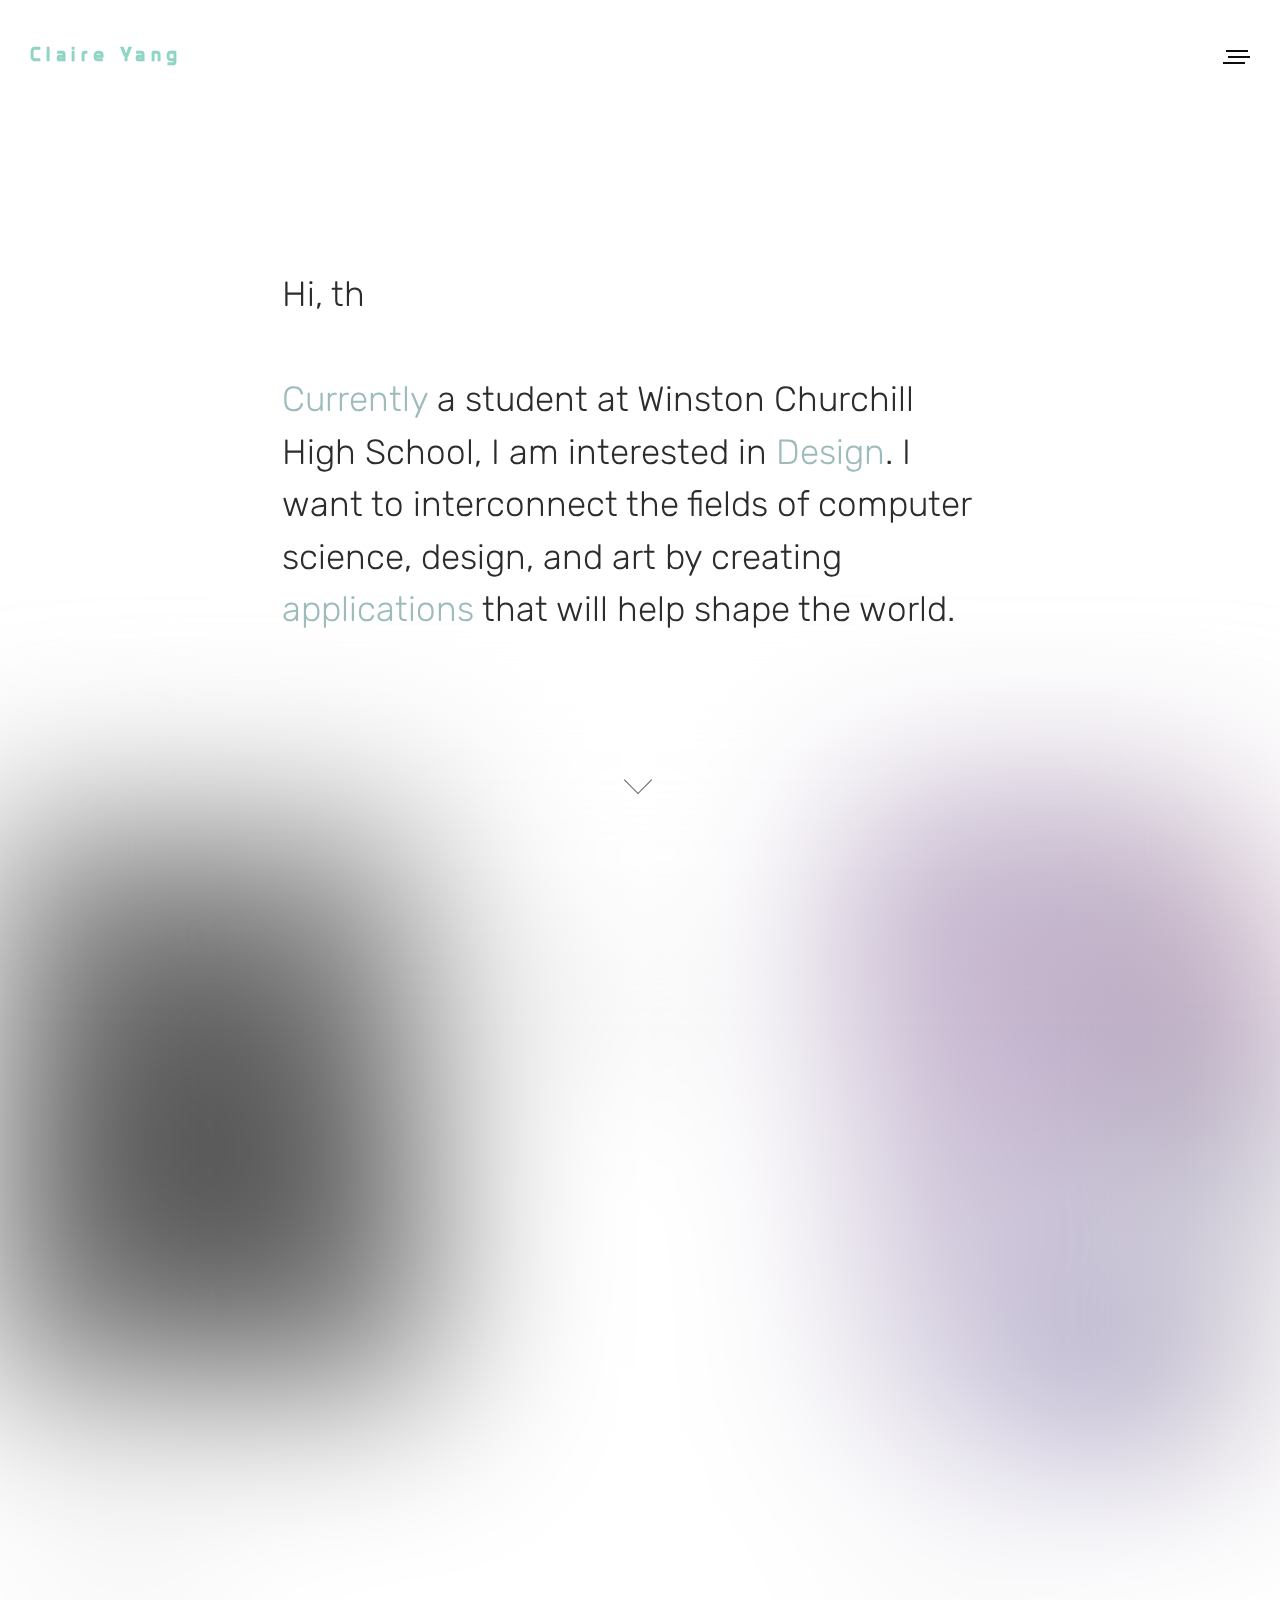
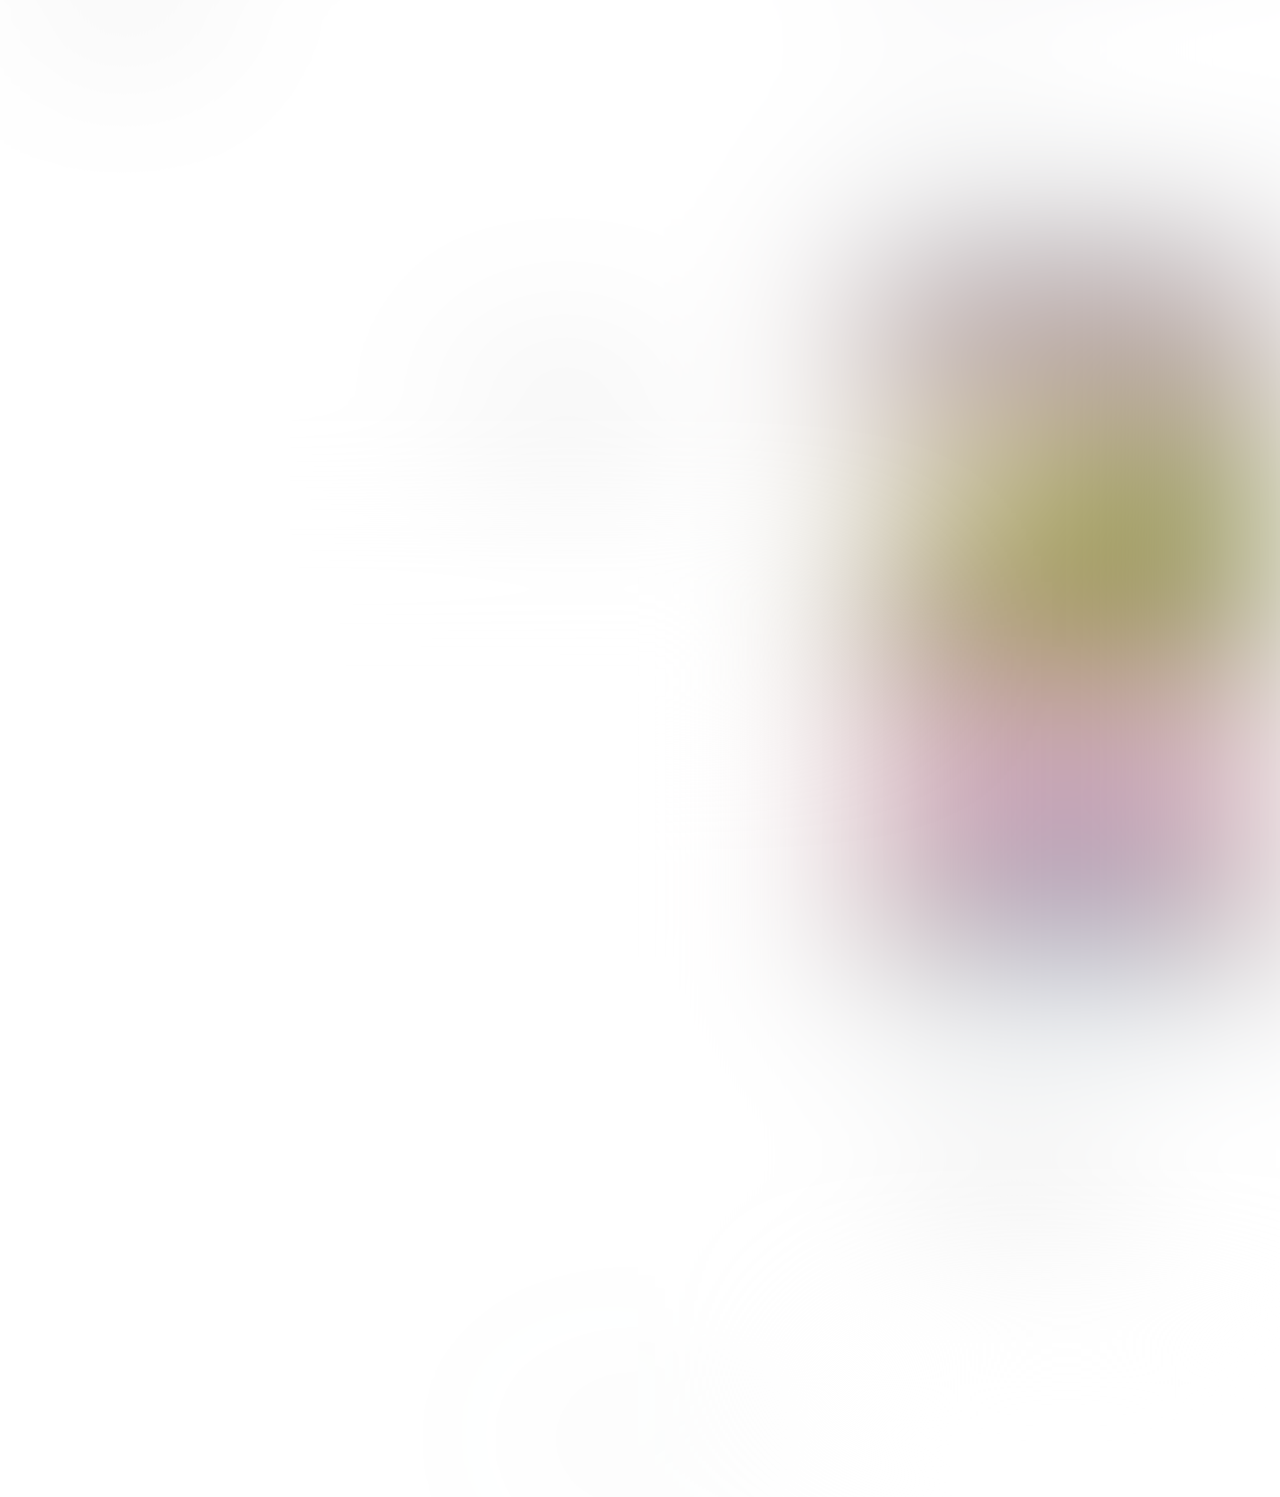
==== index.html @ 47fce751 "Update index.html" ====
<!DOCTYPE html>
 <!--Built/frankensteined with much thanks to StackOverflow, Jon Duckett's book "HTML&CSS design and build websites", Leventa Usta, and w3schools, format inspiration from MIT Media Lab grid structure, as well as a type effect js library from mattboldst, a code pen from Naoya for the animated scroll, and expert consulting from Remi Davison http://www.remydavison.com/web for type transformation. Other libraries are cited on their corresponding pages-->
 <html lang="en" class="no-js">
 <head>
 <meta http-equiv="Content-Type" content="text/html; charset=utf-8" >
     <meta charset="utf-8" />
     <meta name="description" content="Claire Yang's design portfolio and artwork" />
     <meta name="keywords" content="design,portfolio, art, claire, yang, gallery" />
     <meta name="robots" content="nofollow" />
     <meta http-equiv="author" content="Claire Yang" />
     <meta http-equiv="pragma" content="no-cache" />
     <meta name="viewport" content="width=device-width" />
     <meta http-equiv="x-ua-compatible" content="ie=edge">
     <title>Claire Yang</title>
     <link href="https://fonts.googleapis.com/css?family=Poppins:400,600|Rubik:300,500" rel="stylesheet">
     <link href="https://fonts.googleapis.com/css?family=Poppins:400,600|Rubik:300,500" rel="stylesheet">

     <link rel="stylesheet" href="scripts/css/style.css" media="screen" />
 	<link rel="stylesheet" id="mqueries-style-css"  href="scripts/css/mqueries.css" type="text/css" media="all" />

     <script src="scripts/js/modernizr.js"></script>
 <!--     <script src="https://ajax.googleapis.com/ajax/libs/jquery/3.1.0/jquery.min.js" type="text/javascript"></script>
  -->
 </head>

 <body>
     <div class="site-container">
 		<!-- HEADER -->
 		<header id="header" class="header-transparent">        
 			<div class="header-inner clearfix">

 	            <div id="logo" class="left-float">
 					<a id="dark-logo" class="logotype" href="index.html"><strong>Claire Yang</strong></a>
 	            </div>

 	            <div id="menu" class="right-float clearfix">
 	                <a href="#" class="open-nav"><span class="hamburger"></span></a>

 	            	<nav id="main-nav">
 						<ul>
 							<li class="current-menu-item"><a href="#showcase">Portfolio</a>
 	                        	<ul class="submenu">
 	                            	        <li><p style="text-align:left; color:white; font-family: 'quicksand', Arial, sans-serif;font-size: 0.8em;">Artwork+Design+Computation</p></li>
 							                            </ul>							<li><a href="Resume.pdf" target="_blank">Resume</a></li>
 	             	                    </ul>
 	            	</nav>
 	            </div>

 			</div> <!-- END .header-inner -->
 		</header>

         <section id="hero" class="hero-almostfull site-header cf">

             <div class=“cf"></div>
             	
             	<div class="site-tagline">
                 	<p><span class="hoverIntro">Hello, I'm Claire Yang.</span></br> </br><a href="#" class ="hoverWord" data-words="Currently|2016-2020">Currently</a> a student at Winston Churchill High School, I am interested in <a href=“#" class="hoverWord" data-words = "Design|Communications">Design</a>. I want to interconnect the fields of computer science, design, and art by creating <a href="#" class="hoverWord" data-words = "applications|software">applications</a> that will help shape the world.</p>

             	</div>
                 <section id="scrollArrow" class="demo"><!--codepen from Naoya-->
                     <a href="#"><span></span></a>
                 </section><!--end code pen -->

         </section>
         <section class="site-content" id ="showcase" style="filter:blur(90px)">
             <div class="projects-feed cf">

                 <article class="project cf">
 <!--                     <a href="https://emotoai.com" target="blank"> -->
                     <a href="pages/portfolio1/index.html">
                         <div class="thumb">
                             <div data-picture data-alt="">
                                 <div data-src="pages/portfolio1/Claire with Leafgrayscale.jpg"></div>
                                 <noscript>
                                     <img src="pages/portfolio1/Claire with Leafgrayscale.jpg" alt="" />
                                 </noscript>
                             </div>
                         </div>

                         <div class="project-content-container">
                             <div class="project-content">
                                 <div class="table">
                                     <div class="table-cell">
                                         <div class="thumbnail-title">Portfolio</div>


                                          <p class="thumbnail-description">Artwork</p>
                                     </div>
                                 </div>
                             </div>
                         </div>
                         <!-- <div class="overlay"></div> --><!--OLD OPACITY THINGY-->
                     </a>
                 </article>
                 <article class="project cf">
                     <a href="pages/art/index.html">
                         <div class="thumb">
                             <div data-picture data-alt="">
                                 <div data-src="pages/art/Circle Painter-6.jpg"></div>
                                 <noscript>
                                     <img src="pages/art/Circle Painter-6.jpg" alt="" />
                                 </noscript>
                             </div>
                         </div>

                         <div class="project-content-container">
                             <div class="project-content">
                                 <div class="table">
                                     <div class="table-cell">
                                         <div class="thumbnail-title">art</div>

                                           <p class="thumbnail-description">Interactive art + Code</p>
                                     </div>
                                 </div>
                             </div>
                         </div>
                     </a>
                 </article>
                 <article class="project cf">
                     <a href="pages/design/index.html" >
                         <div class="thumb">
                             <div data-picture data-alt="">
                                 <div data-src="pages/design/Glow Night.pdf"></div>

                                 <noscript>
                                     <img src="pages/design/Glow Night.pdf" alt="" />
                                 </noscript>
                             </div>
                         </div>

                         <div class="project-content-container">
                             <div class="project-content">
                                 <div class="table">
                                     <div class="table-cell">
                                         <div class="thumbnail-title"> design</div>

                                           <p class="thumbnail-description">Logo + Flyers</p>
                                     </div>
                                 </div>
                             </div>
                         </div>
                     </a>
                 </article>
                 <!--used to have this "data-tilt data-tilt-max = "2" " right in project cf-->
                 <article class="project cf" >
                     <a href="pages/graphic/index.html">
                         <div class="thumb">
                             <div data-picture data-alt="">
                                 <div data-src="pages/graphic/Data Graphic.pdf"></div>
                                 <noscript>
                                     <img src="pages/graphic/Data Graphic.pdf" alt="" />
                                 </noscript>
                             </div>
                         </div>

                         <div class="project-content-container">
                             <div class="project-content">
                                 <div class="table">
                                     <div class="table-cell">
                                        <div class="thumbnail-title">Graphic</div>
                                           <p class="thumbnail-description">MoCo Student Graphic Designer</p>
                                     </div>
                                 </div>
                             </div>
                         </div>
                     </a>
                 </article>
                 <article class="project cf">
                     <a href="pages/computation/index.html">
                         <div class="thumb">
                             <div data-picture data-alt="">
                                 <div data-src="pages/computation/Dorm.png"></div>
                                 <noscript>
                                     <img src="pages/computation/Dorm.png" alt="" />
                                 </noscript>
                             </div>
                         </div>

                         <div class="project-content-container">
                             <div class="project-content">
                                 <div class="table">
                                     <div class="table-cell">
                                         <div class="thumbnail-title">Computing</div>

                                          <p class="thumbnail-description">Computer Science Project</p>
                                                                                            </div>
                                 </div>
                             </div>
                         </div>
                     </a>
                 </article>


             <!--END .projects-feed-->
             </div>
 			<div>
 				<p style="text-align:center; margin:40px; font-size:0.8em;"><a href=“mailto:clairesyyang@hotmail.com”>clairesyyang@hotmail.com</a>   |   240-444-2303  |  <br>Please contact me if you have any questions :) </p>
 			</div>

         <!--END .site-content-->
         </section>


     <!--END .site-container-->
     </div>
 	  <script src="scripts/js/jquery-2.1.4.min.js"></script>
 	<script type="text/javascript" src="scripts/js/script.js"></script>

     <script src="scripts/js/jquery.imagesloaded.min.js"></script>
     <script src="scripts/js/main.js"></script>  
     <script src="scripts/js/typed.js" type="text/javascript"></script>
     <script type = "text/javascript" src = "scripts/js/vanillaTilt.js"></script>

    <script>
         $(document).ready(function(){
             // Typed.js | Copyright (c) 2016 Matt Boldt | www.mattboldt.com
             Typed.new('.hoverIntro', {
                 strings: ["Hi, this is Claire! Welcome to my portfolio!"],
                 typeSpeed:95,
                 backDelay: 1200,
                 loop: false,
                 contentType: 'html', // or text
                 loopCount: 1,
             });
             //this is specific to just the intro page so i leave it here
         });
     </script>

 </body>
 </html>
---- scripts/css/style.css ----
/*=================================*/
/*  Table of Contents

/*  - Reset & Clearfix Styles
/*  - Main Styles
/*General elements
/*typeeffects
/*header/menyu/nav/portfolio
/*  	- type effect
/*		- the scroll bounce arrow
/*      - Titles
/*		- Column Grids / Spacer
/*		- Horizontal
/*	    - HERO / PAGETITLE
/*      - Navigation Styles
/*      - Projects Feed - Grid look from MIT MEDia labs and LEvent Usta! Microinteractions from me
/*  - Structure
/*  - Grid
/*  - Footer Styles
/*  - Media Queries
/*=================================*/
/* Reset & Clearfix Styles
/*=================================*/

html, body, div, span, applet, object, iframe, 
h1, h2, h3, h4, h5, h6, p, blockquote, pre, a, 
abbr, acronym, address, big, cite, code, del, 
dfn, em, img, ins, kbd, q, s, samp, small, 
strike, strong, sub, sup, tt, var, b, u, i, dl, dt, dd, ol, ul, li, fieldset, form, 
label, legend, table, caption, tbody, tfoot, 
thead, tr, th, td { 
	margin: 0; padding: 0; border: 0; 
	outline: 0; font-size: 100%; 
	vertical-align: baseline; 
	background: transparent; } 

body { line-height: 1; } 
ol, ul { list-style: none; } 
blockquote, q { quotes: none; } 
blockquote:before, 
blockquote:after, 
q:before, 
q:after { content: ''; content: none; } :focus { outline: 0; } ins { text-decoration: none; } del { text-decoration: line-through; } table { border-collapse: collapse; border-spacing: 0; }

.cf:before, .cf:after { content: " "; display: table; } .cf:after { clear: both; }

/*=================================*/
/* Main Styles
/*=================================*/
@font-face {
    font-family: PROTOTYPE;
    src: url(../../fonts/Prototype.ttf);
}
/*---------------------------------------------- 
2. GENERAL ELEMENTS
------------------------------------------------*/
#page-content {
	overflow: hidden;
	margin: 0;
	min-width: 1080px;
	}
	
#page-body {
	padding-top: 150px;					
	}
	#page-body.nopadding { padding: 0; }

.wrapper {
	width: 1080px;
	margin: 0 auto;
	}
	.wrapper-small { width: 780px;	margin: 0 auto; }
	.wrapper-mini { width: 400px;	margin: 0 auto; }
	.wrapper:after, .wrapper-small:after, .wrapper-mini:after  { content: ""; display: block; clear: both; visibility: hidden; font-size: 0;  height: 0; }

.left-float { 
	float: left; 
	}
	
.right-float { 
	float: right; 
	}
	
.align-center {
	text-align: center;
	}
	
.align-right {
	text-align: right;
	}
	
.text-light {
	color: #ffffff;
	}

.colored {
	color: #90D4C5;
	}
/*==============PAGE LOADER START===================*/

body.loading-end .pace { opacity:0!important;filter:alpha(opacity=0)!important;-ms-filter:"progid:DXImageTransform.Microsoft.Alpha(Opacity=0)"!important; }


/*==============TYPE EFFECT YASSSS ===================*/
.typed-cursor{
            opacity: 0;
            font-weight: 500;
            -webkit-animation: blink 0.8s 6;
            -moz-animation: blink 0.8s 6;
            -ms-animation: blink 0.8s 6;
            -o-animation: blink 0.8s 6;
            animation: blink 0.8s 6;
        }
        @-keyframes blink{
            0% { opacity:0; }
            50% { opacity:1; }
            100% { opacity:0; }
        }
        @-webkit-keyframes blink{
            0% { opacity:0; }
            50% { opacity:1; }
            100% { opacity:0; }
        }
        @-moz-keyframes blink{
            0% { opacity:0; }
            50% { opacity:1; }
            100% { opacity:0; }
        }
        @-ms-keyframes blink{
            0% { opacity:0; }
            50% { opacity:1; }
            100% { opacity:0; }
        }
        @-o-keyframes blink{
            0% { opacity:0; }
            50% { opacity:1; }
            100% { opacity:0; }
}
/*===============the scroll bounce arrow==================*/

#scrollArrow a:hover {
    opacity: .5;
}
#scrollArrow a span {
    position: absolute;
    left: 50%;
    bottom: 20px;
    width: 20px;
    height: 20px;
    margin-left: -12px;
    border-left: 1.5px solid #000000;
    border-bottom: 1.5px solid #000000;
    -webkit-transform: rotate(-45deg);
    transform: rotate(-45deg);
    -webkit-animation: sdb04 2s infinite;
    animation: sdb04 2s infinite;
    box-sizing: border-box;
}
@-webkit-keyframes sdb04 {
    0% {-webkit-transform: rotate(-45deg) translate(0, 0);}
    20% {-webkit-transform: rotate(-45deg) translate(-8px, 8px);}
    40% {-webkit-transform: rotate(-45deg) translate(0, 0);}
}
@keyframes sdb04 {
    0% {transform: rotate(-45deg) translate(0, 0);}
    20% {transform: rotate(-45deg) translate(-8px, 8px);}
    40% {transform: rotate(-45deg) translate(0, 0);}
}
/*==============header Stuff start ===================*/
/*---------------------------------------------- 
3. HEADER
------------------------------------------------*/
header {
	position: fixed;
	font-family: PROTOTYPE,helvetica,sans-serif;
    font-size: 18px;
	letter-spacing: 2px;
	top: 0;
	left: 0;
	width: 100%;
	height: 0px;
	z-index: 10;
}	
header.non-fixed {	position: absolute; }	
	
header .header-inner { padding: 0px 30px; height: 0; margin-top: 40px; margin-bottom: 60px; }
header .header-inner.wrapper { padding: 0; }

/* header background (white bar when nav is open)*/
header:after {
	content:"";
	background: #ffffff;
	position: absolute;
	top: -150px;									
	left: 0;	
	width: 100%;
	height: 150px;								
	transition: top 0.3s ease;
	z-index: 9;
	}
	header.nav-is-open:after { top: 0; }
	header.header-transparent:after { background: transparent; display: none; }
		
header #logo {
	max-width: 100%;
	height: 30px;								
	position: relative;
	z-index: 10;
	letter-spacing: 0.3em;
}

header #logo #dark-logo + #light-logo {
	position: absolute;
	top: 0;
	left: 0;
	height: 100%;
	opacity: 0; filter: alpha(opacity=0); -ms-filter:"progid:DXImageTransform.Microsoft.Alpha(Opacity=0)";
}


/* switching logos */
header #logo .logotype { transition: opacity 0.3s ease; }
header.nav-is-open #logo #dark-logo { opacity: 1; filter: alpha(opacity=100); -ms-filter:"progid:DXImageTransform.Microsoft.Alpha(Opacity=100)"; }
header.nav-is-open #logo #light-logo {opacity:0;filter: alpha(opacity=0);-ms-filter:"progid:DXImageTransform.Microsoft.Alpha(Opacity=0)";}
header #logo.show-light-logo #dark-logo { opacity: 0; filter: alpha(opacity=0); -ms-filter:"progid:DXImageTransform.Microsoft.Alpha(Opacity=0)"; }
header #logo.show-light-logo #dark-logo + #light-logo { opacity: 1; filter: alpha(opacity=100); -ms-filter:"progid:DXImageTransform.Microsoft.Alpha(Opacity=100)"; }

.header-transparent #logo #dark-logo { opacity: 1; filter: alpha(opacity=100); -ms-filter:"progid:DXImageTransform.Microsoft.Alpha(Opacity=100)"; }
.header-transparent #logo #light-logo { opacity: 0; filter: alpha(opacity=0); -ms-filter:"progid:DXImageTransform.Microsoft.Alpha(Opacity=0)"; }
.header-transparent #logo.show-light-logo #dark-logo { opacity: 0; filter: alpha(opacity=0); -ms-filter:"progid:DXImageTransform.Microsoft.Alpha(Opacity=0)"; }
.header-transparent #logo.show-light-logo #dark-logo + #light-logo { opacity: 1; filter: alpha(opacity=100); -ms-filter:"progid:DXImageTransform.Microsoft.Alpha(Opacity=100)"; }

header.hero-invisible #logo #dark-logo { opacity: 1!important; filter: alpha(opacity=100)!important; -ms-filter:"progid:DXImageTransform.Microsoft.Alpha(Opacity=100)"!important; }
header.hero-invisible #logo #light-logo {opacity:0!important;filter: alpha(opacity=0)!important;-ms-filter:"progid:DXImageTransform.Microsoft.Alpha(Opacity=0)"!important;}


/* header-open on page load */
header.header-open:after { top: 0; }
header.header-open:not(.header-transparent) #logo #dark-logo, header.nav-is-open:not(.header-transparent) #logo #dark-logo{opacity:1!important;filter:alpha(opacity=100)!important;-ms-filter:"progid:DXImageTransform.Microsoft.Alpha(Opacity=100)"!important;}
header.header-open:not(.header-transparent) #logo #light-logo, header.nav-is-open:not(.header-transparent) #logo #light-logo{opacity:0!important;filter: alpha(opacity=0)!important;-ms-filter:"progid:DXImageTransform.Microsoft.Alpha(Opacity=0)"!important;}

header.header-open:not(.header-transparent) + #hero, header.header-open:not(.header-transparent) + #page-body { 
	margin-top: 140px; 						
}
/*---------------------------------------------- 
5. MENU / NAV
------------------------------------------------*/
#menu {
	position: relative;
	z-index: 10;
}
	
.open-nav {
	display: block;
	height: 30px;										
	float: right;
	position: relative;
	z-index: 10;
	margin-left: 20px;
	}

.open-nav .hamburger {
 	display: inline-block;
	width: 22px;
	height: 2px;
	background-color: #0d0d0d;
	position: relative;
	top: -3px;
	transition: background 0.4s ease;
	}
	
.open-nav .hamburger:before, .open-nav .hamburger:after {
  	content: '';
  	width: 100%;
  	height: 100%;
  	position: absolute;
  	background-color: #0d0d0d;
  	right: 0;
  	-webkit-transform: translateZ(0);
  	-moz-transform: translateZ(0);
  	-ms-transform: translateZ(0);
  	-o-transform: translateZ(0);
  	transform: translateZ(0);
  	-webkit-backface-visibility: hidden;
  	backface-visibility: hidden;
  	transition: transform 0.4s, background 0.4s ease, right .2s ease;
	-webkit-transition: -webkit-transform 0.4s ease, background 0.4s, right .2s ease;
    -moz-transition: -moz-transform 0.4s, background 0.4s ease, right .2s ease;
    -o-transition: -o-transform 0.4s, background 0.4s ease, right .2s ease;
    -ms-transition: -ms-transform 0.4s, background 0.4s ease, right .2s ease;
	}
	
.open-nav .hamburger:before {
	right: 2px;	
  	-webkit-transform: translateY(-6px) rotate(0deg);
  	-moz-transform: translateY(-6px) rotate(0deg);
  	-ms-transform: translateY(-6px) rotate(0deg);
  	-o-transform: translateY(-6px) rotate(0deg);
  	transform: translateY(-6px) rotate(0deg);
	}
.open-nav .hamburger:after {
	right: 5px;	
  	-webkit-transform: translateY(6px) rotate(0deg);
  	-moz-transform: translateY(6px) rotate(0deg);
  	-ms-transform: translateY(6px) rotate(0deg);
  	-o-transform: translateY(6px) rotate(0deg);
  	transform: translateY(6px) rotate(0deg);
	}
	
.open-nav:hover .hamburger:before, .open-nav:hover .hamburger:after { 
	right: 0px;
 	}

.open-nav .text {
	width: 65px;
	text-align: right;
	display: inline-block;
	font-family: PROTOTYPE, helvetica,sans-serif;;
	font-weight: 700;
	font-size: 14px;
	line-height: 30px;										
	text-transform: uppercase;
	color: #0d0d0d;
	letter-spacing: 0.12em;
	transition: width 0.4s ease, opacity 0.2s ease 0.3s, color 0.4s;
}
	
	
/* open nav state */	
header.nav-is-open #menu .open-nav .hamburger {
  	background-color: transparent;
	transition: background 0.1s ease;
}
header.nav-is-open #menu .open-nav .hamburger:before {
	width:70%;
	right: 0px;	
	-webkit-transform: translateY(0) rotate(45deg);
	-moz-transform: translateY(0) rotate(45deg);
	-ms-transform: translateY(0) rotate(45deg);
	-o-transform: translateY(0) rotate(45deg);
	transform: translateY(0) rotate(45deg);
  	background-color: #0d0d0d;
}
header.nav-is-open #menu .open-nav .hamburger:after {
	width:70%;
	right: 0px;
	-webkit-transform: translateY(0) rotate(-45deg);
	-moz-transform: translateY(0) rotate(-45deg);
	-ms-transform: translateY(0) rotate(-45deg);
	-o-transform: translateY(0) rotate(-45deg);
	transform: translateY(0) rotate(-45deg);
  	background-color: #0d0d0d;
}

header.nav-is-open #menu .open-nav .text {
	transition: width 0.4s ease, opacity 0.2s ease;
  	width: 0px;
	opacity: 0; filter: alpha(opacity=0); -ms-filter:"progid:DXImageTransform.Microsoft.Alpha(Opacity=0)";
	}
	


nav#main-nav {
	float: left;
	visibility: hidden;
	}
	header.nav-is-open #menu nav#main-nav { visibility: visible; }
	
nav#main-nav ul {
	list-style: none;
	text-align: center;
	margin: 0 auto;
	position: relative;
	z-index: 10;
	}

nav#main-nav ul > li {
	margin: 0 0 0 20px;
	padding: 0;
	display: inline-block;
	position: relative;
	transition: top 0.3s ease 0.4s, opacity 0.3s ease;
	top: -5px;
	opacity: 0; filter: alpha(opacity=0); -ms-filter:"progid:DXImageTransform.Microsoft.Alpha(Opacity=0)";
	}
	nav#main-nav ul > li:first-child { margin: 0; }
	header.nav-is-open #menu nav#main-nav ul > li:nth-child(2n) { transition: top 0.3s ease 0.5s, opacity 0.3s ease 0.5s; }
	header.nav-is-open #menu nav#main-nav ul > li:nth-child(3n) { transition: top 0.3s ease 0.6s, opacity 0.3s ease 0.6s; }
	header.nav-is-open #menu nav#main-nav ul > li:nth-child(4n) { transition: top 0.3s ease 0.7s, opacity 0.3s ease 0.7s; }
	header.nav-is-open #menu nav#main-nav ul > li:nth-child(5n) { transition: top 0.3s ease 0.8s, opacity 0.3s ease 0.8s; }
	header.nav-is-open #menu nav#main-nav ul > li:nth-child(6n) { transition: top 0.3s ease 0.9s, opacity 0.3s ease 0.9s; }
	header.nav-is-open #menu nav#main-nav ul > li:nth-child(7n) { transition: top 0.3s ease 1.0s, opacity 0.3s ease 1.0s; }
	header.nav-is-open #menu nav#main-nav ul > li:nth-child(8n) { transition: top 0.3s ease 1.1s, opacity 0.3s ease 1.1s; }
	header.nav-is-open #menu nav#main-nav ul > li { top: 0; opacity: 1; filter: alpha(opacity=100); -ms-filter:"progid:DXImageTransform.Microsoft.Alpha(Opacity=100)"; transition: top 0.3s ease 0.4s, opacity 0.3s ease 0.4s; }
	
nav#main-nav ul li > a {
	display: inline-block;
	font-family: PROTOTYPE, helvetica,sans-serif;;
	font-weight: 700;
	font-size: 14px;
	line-height: 30px;										
	text-transform: uppercase;
	color: #0d0d0d;
	letter-spacing: 0.12em;
	transition: all 100ms ease;
	}
	nav#main-nav > ul > li:hover > a, nav#main-nav > ul > li.current-menu-item > a { color: #90D4C5 !important; }

/* submenu */
nav#main-nav ul li > ul.submenu {
	position: absolute;
	top: 20px;
	right: -20px;
	width: 240px;
	padding-top: 20px;
	opacity: 0; filter: alpha(opacity=0); -ms-filter:"progid:DXImageTransform.Microsoft.Alpha(Opacity=0)";
	visibility: hidden;
	transition: all 400ms ease;
	}
	nav#main-nav ul li:hover > ul.submenu { 
	opacity: 1; filter: alpha(opacity=100); -ms-filter:"progid:DXImageTransform.Microsoft.Alpha(Opacity=100)";
	visibility: visible;
	top: 30px;
	transition: all 400ms ease;
	}
	
nav#main-nav ul li > ul.submenu > li {
	margin: 0;
	padding: 2px 20px 2px 20px;
	display: block;
	position: relative;
	text-align: right;
	background: #0d0d0d;
	}
	nav#main-nav ul li > ul.submenu > li:first-child { padding-top: 15px; }
	nav#main-nav ul li > ul.submenu > li:last-child { padding-bottom: 15px; }
	
nav#main-nav ul li > ul.submenu > li a {
	color: #ffffff;
	font-weight: 400;
	font-size: 13px;
	line-height: 18px;
	opacity: 0.6; filter: alpha(opacity=60); -ms-filter:"progid:DXImageTransform.Microsoft.Alpha(Opacity=60)";
	}
	
nav#main-nav ul li > ul.submenu > li a em, nav#main-nav ul li > ul.submenu > li a i {
	font-size: 0.9em;
	text-transform: none;
	letter-spacing: 0.05em;
	}
	
nav#main-nav ul li > ul.submenu > li a:hover, nav#main-nav ul li > ul.submenu > li.current-menu-item > a {
	opacity: 1; filter: alpha(opacity=100); -ms-filter:"progid:DXImageTransform.Microsoft.Alpha(Opacity=7-100)";
	}
	
	
/* menu color switch */
header:not(.hero-invisible) .menu-light .open-nav .text { color: #ffffff; }
header:not(.hero-invisible) .menu-light .open-nav .hamburger, header:not(.hero-invisible) .menu-light .open-nav .hamburger:before, header:not(.hero-invisible) .menu-light .open-nav .hamburger:after { background-color: #ffffff; }
.menu-light nav#main-nav > ul > li > a { color: #ffffff; }	
header.nav-is-open:not(.header-transparent) .menu-light nav#main-nav > ul > li > a { color: #0d0d0d; }	
header.header-open:not(.header-transparent) .menu-light nav#main-nav > ul > li > a { color: #0d0d0d; }	

header.nav-is-open.header-transparent #menu.menu-light .open-nav .text { color: #ffffff; }
header.nav-is-open.header-transparent #menu.menu-light .open-nav .hamburger:before { background-color: #ffffff; }
header.nav-is-open.header-transparent #menu.menu-light .open-nav .hamburger:after { background-color: #ffffff; }
header.nav-is-open.header-transparent #menu.menu-light .open-nav .hamburger:before { background-color: #ffffff; }
header.nav-is-open.header-transparent #menu.menu-light .open-nav .hamburger:after { background-color: #ffffff; }

header.hero-invisible #menu .open-nav .text { color: #0d0d0d !important; }
header.hero-invisible #menu .open-nav .hamburger, header.hero-invisible #menu .open-nav .hamburger:before, header.hero-invisible #menu .open-nav .hamburger:after { background-color: #0d0d0d !important; }
header.nav-is-open #menu .open-nav .hamburger { background-color: transparent !important; }
header.hero-invisible .menu-light nav#main-nav > ul > li > a { color: #0d0d0d; }	

/* header-open on page load */
header.header-open #menu .open-nav { display: none; }
header.header-open #menu nav#main-nav { visibility: visible;}
header.header-open nav#main-nav ul > li { transition: none; top: 0px; opacity: 1; filter: alpha(opacity=100); -ms-filter:"progid:DXImageTransform.Microsoft.Alpha(Opacity=100)";	}


/*---------------------------------------------- 
8. PORTFOLIO
------------------------------------------------*/

/* portfolio wolf items hover effect */
.portfolio-wolf-item .portfolio-caption a {
	transition: all 0.3s ease 0.05s;
	display: block;
}
	
.portfolio-wolf-item .portfolio-caption a:hover, .portfolio-wolf-item .portfolio-caption.hovered a {
	-webkit-transform: translateX(-20px);
  	-moz-transform: translateX(-20px);
  	-ms-transform: translateX(-20px);
  	-o-transform: translateX(-20px);
  	transform: translateX(-20px);
}
.portfolio-wolf-item.wright .portfolio-caption a:hover, .portfolio-wolf-item.wright .portfolio-caption.hovered a {
	-webkit-transform: translateX(20px);
  	-moz-transform: translateX(20px);
  	-ms-transform: translateX(20px);
  	-o-transform: translateX(20px);
  	transform: translateX(20px);
}
	
.portfolio-wolf-item .portfolio-media a.wolf-media-link img { 
	transition: all 0.5s ease 0.05s;
}
	.portfolio-wolf-item .portfolio-media a.wolf-media-link:hover img, .portfolio-wolf-item .portfolio-media.hovered a.wolf-media-link img { 
	-webkit-transform:scale(1.05);
    -moz-transform:scale(1.05); 
    -ms-transform:scale(1.05);
    -o-transform:scale(1.05); 
     transform:scale(1.05);
}

/*---------------------------------------------- 
12. HORIZONTAL SECTIONS
------------------------------------------------*/
.horizontal-section .horizontal-inner {
	padding: 200px 0;
}
/*---------------------------------------------- 
14. COLUMNS GRID
------------------------------------------------*/
.column-section { margin-top: 60px; }
div .column-section:first-child, .spacer + .column-section { margin-top: 0px; }
	
.column { 
	float: left; 
	margin-right: 60px;
	min-height: 1px;
	}

.one-full { width: 100%; float: none; margin-right: 0; }
.one-half  { width: 510px; }
.one-third { width: 320px; }
.two-third { width: 700px; }
.one-fourth { width: 225px; }
.two-fourth { width: 510px; }
.three-fourth { width: 795px; }
.one-fifth { width: 168px; }
.two-fifth { width: 396px; }
.three-fifth { width: 624px; }
.four-fifth { width: 852px; }

.wrapper-small .one-half { width: 360px; }
.wrapper-small .one-third { width: 220px; }
.wrapper-small .two-third { width: 500px; }
.wrapper-small .one-fourth { width: 150px; }
.wrapper-small .two-fourth { width: 360px; }
.wrapper-small .three-fourth { width: 570px; }
.wrapper-small .one-fifth { width: 108px; }
.wrapper-small .two-fifth { width: 276px; }
.wrapper-small .three-fifth { width: 444px; }
.wrapper-small .four-fifth { width: 612px; }

.wrapper-mini .column { float: none; margin-right: 0px; width: 100%; }

.last-col { margin-right: 0px !important; }


/*	Spacer
------------------------------------------------*/
.spacer {
	width: 100%;
	display: block;
	}	

.spacer.spacer-mini { height: 20px; }
.spacer.spacer-small { height: 40px; }
.spacer.spacer-medium { height: 120px; }
.spacer.spacer-big { height: 160px; }

/*	Gallery
------------------------------------------------*/
.gallery {
	margin: 0;
	padding: 0;
	list-style: none;
	width: 100%;
	overflow: hidden;
	}
	.gallery.spaced { width: calc(100% + 80px);  left: -40px; position: relative; }
	
.gallery li {
	margin: 0;
	padding: 0;
	float: left;
	width: 100%;
	overflow: hidden;
	margin: 0;
	}
	
.gallery-col2 li { width: 50%;  }
.gallery-col3 li { width: 33.3%;  }
.gallery-col4 li { width: 25%;  }
.gallery-col5 li { width: 20%;  }
.gallery-col6 li { width: 16.66%;  }

.gallery.spaced li { width: calc(100% - 80px); margin: 0 40px 80px 40px;  }
.gallery-col2.spaced li { width: calc(50% - 80px);  }
.gallery-col3.spaced li { width: calc(33.3% - 80px);  }
.gallery-col4.spaced li { width: calc(25% - 80px);  }
.gallery-col5.spaced li { width: calc(20% - 80px);  }
.gallery-col6.spaced li { width: calc(16.66% - 80px);  }
	
	

/*---------------------------------------------- 
9. FILTER / SHARE
------------------------------------------------*/	
#header-filter, #header-share {
	z-index: 11;
	position: fixed;
	top: -150px;									
	left: 0;
	width: 100%;
	min-height: 150px;							
	overflow:hidden;
	transition: top 0.4s ease;
	}
	#header-filter.filter-is-open, #header-share.share-is-open { top: 0px; }
	
#header-filter:after, #header-share:after {
	content:"";
	background: #f2f2f2;
	position: absolute;
	z-index: 0;
	top: 0;									
	left: 0;	
	width: 100%;
	height: 100%;								
	transition: top 0.3s ease;
	}
	
#header-filter .filter-inner, #header-share .share-inner {
	position: absolute;
	left: 40px;
	width: calc(100% - 80px);
	z-index: 1;
	top: 50%;
	-webkit-transform: translateY(-50%);
  	-moz-transform: translateY(-50%);
  	-ms-transform: translateY(-50%);
  	-o-transform: translateY(-50%);
  	transform: translateY(-50%);
	}
	.wrapper #header-filter .filter-inner, .wrapper #header-share .share-inner { width: 1080px; left: 50%; margin-left: -540px; }
	
#menu .open-filter, #menu .open-share {	
	font-family: PROTOTYPE,helvetica,sans-serif; 
	font-weight: 600; 
	text-transform: uppercase; 
	letter-spacing: 0.1em;
	font-size: 12px;
	line-height: 20px;
	color: #0d0d0d;
	opacity: 0; filter: alpha(opacity=0); -ms-filter:"progid:DXImageTransform.Microsoft.Alpha(Opacity=0)";
	visibility: hidden;
	position: absolute;
	z-index: 2;
	bottom: -60px;
	right: 0px;
	transition: all 200ms ease;
	}
	header.hero-invisible #menu .open-filter, header #menu .open-share {opacity:0.5;filter: alpha(opacity=50); -ms-filter:"progid:DXImageTransform.Microsoft.Alpha(Opacity=50)"; visibility: visible; }
	header #menu .open-filter:hover, header #menu .open-share:hover { opacity: 1; filter: alpha(opacity=100); -ms-filter:"progid:DXImageTransform.Microsoft.Alpha(Opacity=100)"; }
	
#header-filter .close-filter, #header-share .close-share { 
	position: absolute;
	z-index: 4;
	top: 50%;
	margin-top: -8px;
	right: 0;
	margin-left: -9px;
	text-indent: -9999px;
	display: block;
	width: 16px;
	height: 16px;
	opacity: 0.5; filter: alpha(opacity=50); -ms-filter:"progid:DXImageTransform.Microsoft.Alpha(Opacity=50)";
	transition: opacity 200ms linear;
	}
	#header-filter .close-filter:hover, #header-share .close-share:hover { opacity: 1; filter: alpha(opacity=100); -ms-filter:"progid:DXImageTransform.Microsoft.Alpha(Opacity=100)"; } 

#header-filter .close-filter:before, #header-filter .close-filter:after, #header-share .close-share:before, #header-share .close-share:after {
	width: 16px;
	height: 2px;	
  	content: '';
  	position: absolute;
	top: 7px;
	left: 0;
  	background-color: #0d0d0d;
	-webkit-transform: rotate(45deg);
	-moz-transform: rotate(45deg);
	-ms-transform: rotate(45deg);
	-o-transform: rotate(45deg);
	transform: rotate(45deg);
	transition: opacity 400ms 0.3s linear;
	opacity: 0; filter: alpha(opacity=0); -ms-filter:"progid:DXImageTransform.Microsoft.Alpha(Opacity=0)";
	}
	#header-filter.filter-is-open .close-filter:before, #header-filter.filter-is-open .close-filter:after,
	#header-share.share-is-open .close-share:before, #header-share.share-is-open .close-share:after { opacity: 1; filter: alpha(opacity=100); -ms-filter:"progid:DXImageTransform.Microsoft.Alpha(Opacity=100)"; }
	
#header-filter .close-filter:after, #header-share .close-share:after { 
	-webkit-transform: rotate(-45deg);
	-moz-transform: rotate(-45deg);
	-ms-transform: rotate(-45deg);
	-o-transform: rotate(-45deg);
	transform: rotate(-45deg);
	}

#header-filter .title-filter, #header-share .title-share { 
	margin-top: 0px;
 	}	
	
#header-filter .title-filter + ul.filter, #header-share .title-share + ul.share { 
	margin-top: 10px;
 	}
	
ul.filter {
	margin: 0;
	padding: 0;
	list-style: none;
	height: auto;
	}
	#header-filter.filter-is-open ul.filter { opacity: 1; filter: alpha(opacity=100); -ms-filter:"progid:DXImageTransform.Microsoft.Alpha(Opacity=100)"; }
	
ul.filter li {
	padding: 0 10px;
	margin: 0;	
	display: inline-block;
	}	
		
ul.filter li a {
	position: relative;
	font-family: 'Rubik', sans-serif, Consolas, monospace; 
	font-weight: 300;
	font-size: 13px;
	text-transform: none;
	color: #0d0d0d;
	letter-spacing: 0.12em;
	line-height: 20px;
	padding-left: 0.1em;
	transition: opacity 200ms linear;
	}
	.text-light ul.filter li a { color: #ffffff; }
	
ul.filter li a.active, ul.filter li a:hover {
	color: #90D4C5;
	}

/* switching color filter + share*/
header:not(.hero-invisible) #menu.menu-light .open-filter, #menu.menu-light:not(.hero-invisible) .open-share { color: #ffffff; }
header.nav-is-open:not(.header-transparent) #menu .open-filter, header.nav-is-open:not(.header-transparent) #menu .open-share { color: #0d0d0d; }
header.header-open:not(.header-transparent) #menu .open-filter, header.header-open:not(.header-transparent) #menu .open-share { color: #0d0d0d; }

header.nav-is-open.header-transparent #menu.menu-light .open-filter, header.nav-is-open.header-transparent #menu.menu-light .open-share { color: #ffffff; }

header.hero-invisible #menu .open-filter, header.hero-invisible #menu .open-share { color: #0d0d0d !important; }

/*---------------------------------------------- 
16. LOGOGOGOGOGOO
------------------------------------------------*/
header #logo { height: 28px;	 }
.open-nav { height: 28px; }
.open-nav .text { line-height: 28px;	 }
nav#main-nav ul li > a { line-height: 28px; }

/* logo height + header-inner margin (30px + 2*60px) */
#page-body { padding-top: 150px; }
header:after { top: -150px; height: 150px; }	
header.header-open:not(.header-transparent) + #hero, header.header-open:not(.header-transparent) + #page-body { margin-top: 150px; }
#header-filter, #header-share { top: -150px;	 min-height: 150px; }
@media only screen and (max-width: 1024px) { nav#main-nav { top: 150px !important; } }


/*==============header Stuff end ===================*/

/*=================================*/
/*-----HERO HEADERS-----*/
#hero {
	position: relative;
	overflow: hidden;
	background-position: center center;
	background-size: cover;
}
/* hero pagetitle */
#hero .page-title {
	padding-top: 200px;
	padding-bottom: 120px;
	position: relative;
	text-align: center;
	}
	#hero .page-title:not(.wrapper) { width: calc(100% - 80px); padding-left: 40px; padding-right: 40px; }
	
#hero.hero-full { height: 100vh; }
#hero.hero-almostfull { height: 90vh; }
#hero.hero-big { height: 600px; max-height: 80vh;}
	
#hero.hero-full .page-title, #hero.hero-almostfull .page-title, #hero.hero-big .page-title, #hero.hero-half .page-title {
	padding: 0; 
	position: absolute;
	top: 50%;
	left: 40px;
	-webkit-transform: translateY(-50%); 
	-moz-transform: translateY(-50%); 
	-ms-transform: translateY(-50%);
	-o-transform: translateY(-50%);  
	transform: translateY(-50%);	
	}

#hero .page-title.hleft { text-align: left; }
#hero.hero-full .page-title.hright, #hero.hero-almostfull .page-title.hright,#hero.hero-big .page-title.hright, #hero.hero-half .page-title.hright { text-align: right; left: auto; right: 40px; }
#hero.hero-full .page-title.vbottom, #hero.hero-almostfull .page-title.vbottom, #hero.hero-big .page-title.vbottom, #hero.hero-half .page-title.vbottom
{ top: auto; bottom: 60px; -webkit-transform: none;-moz-transform: none;-ms-transform: none;-o-transform: none; transform: none; }
#hero.hero-full .page-title.vtop, #hero.hero-almostfull .page-title.vtop,#hero.hero-big .page-title.vtop, #hero.hero-half .page-title.vtop
{ bottom: auto; top: 60px; -webkit-transform: none;-moz-transform: none;-ms-transform: none;-o-transform: none; transform: none; }

/* if wolf item in page-title */
#hero .page-title .wolf-item  { margin-bottom: 0px; }

/*-----HERO HEADERS-----*/

* { box-sizing: border-box; }
html {
    font-family: 'Rubik', sans-serif, Arial, sans-serif;
    -ms-text-size-adjust: 100%; /* 2 */
    -webkit-text-size-adjust: 100%; /* 2 */
}
body {
    background: #FFFFFF;
    color: #2c2c2c;
    font-family: 'Rubik', sans-serif, Arial, sans-serif;
    font-size: 14px;
    line-height: 1.65;
    opacity: 0;
    overflow-x: hidden;
    transition: opacity 0.25s ease-in 0.1s;
    word-wrap: break-word;
    -webkit-text-size-adjust: none;
}
body.loaded,
.no-js body {
    opacity: 1;
}
a, a:visited {
    color: #90D4C5;
    text-decoration: none;
    transition: color 0.1s ease-in-out;
}
a:hover, a:active {
    color: #2c2c2c;
    text-decoration: none;
}

h1,h2,h3 {
    font-weight: 500;
    line-height: 1.5;
}
h1 {
    font-size: 2.2rem;
    font-family:PROTOTYPE,helvetica,sans-serif;
    letter-spacing: 2px;
    margin: 0 0 40px;
}

h2 {
    font-size: 1.8rem;
    margin: 0;
}

h3 {
    font-size: 1.4rem;
}

h4 {
    font-size: 1.2rem;
}

h5 {
    font-size: 1rem;
}

h6 {
    font-size: .8rem;
}

h3,
h4,
h5,
h6 {
    text-transform: uppercase;
    margin: 0 0 10px;
}
h4,
h5,
h6 {
   font-weight: normal;
}
p,li {
    font-weight: 300;
    font-size: 1rem;/*1.2*/
    line-height: 1.5;
    margin: 0 0 20px;
}
small {
    font-weight: 300;
    font-size: 1rem;
    color: #747474
}
img {
    height: auto;
    max-width: 100%;
    vertical-align: bottom;
}

hr{
    border: 0;
    height: 4px;
    margin: 40px 0;
    background: #000;
}

pre,
code,
samp {
    font-family: 'Rubik', sans-serif, Consolas, monospace;
    font-size: inherit;
}

pre,
code {
    background-color: #eee;
    border-radius: 3px;
}

pre {
    margin-top: 0;
    margin-bottom: 1rem;
    overflow-x: scroll;
    padding: 1rem;
}
.pageEmbed {
    position: relative;
    height:350px;
    overflow:hidden;
    width:100%;
    max-width:90%;
}
.example {
  border-bottom-left-radius: 0;
  border-bottom-right-radius: 0;
  background-color: #fafafa;
  position: relative;
  padding: 2rem 1rem;
}

.example-title {
  position: absolute;
  top: 0;
  right: 0;
  background-color: #eee;
  padding: 0 1rem;
  border-top-right-radius: 3px;
  border-bottom-left-radius: 3px;
}
.example + pre {
  border-top-left-radius: 0;
  border-top-right-radius: 0;
  /*border: 1px solid #ccc;*/
  /*border-top: 0;*/
}
pre {
  margin-bottom: 2rem;
}

/*===== Titles =====*/
.art-title{
    font-family: PROTOTYPE,helvetica,sans-serif;
    font-size: 26px;
    color: #90D4C5;
    line-height: 1.5em;
    position: relative;
/*    position:fixed;*/
    z-index: 12;
    letter-spacing: 4px;
    margin-bottom: 60px;
}
.site-tagline {
    clear: both;
    margin-left: 40px;
    width: 75%;
    margin-top: 50px;
    margin-top: -20px;
    top: 32%;
/*    position: absolute;//normal scroll*/ 
	position: fixed;
    left: 0;
/*    filter: blur(0px);*/
}

.site-tagline p {
    color: #2c2c2c;
    font-size: 14px;
    text-align: left;
    width: 100%;
}
.site-tagline a,
.site-tagline a:visited { color: #9ebbbb; }
.site-tagline a:hover {
    color: #90D4C5;
}
@-webkit-keyframes typing { from { width: 0; } }
@-webkit-keyframes blink-caret { 50% { border-color: transparent; } }
.site-tagline .hoverWord{
    transition: color 1s;
 }

/*===== Projects Feed =====leventausta*/
.projects-feed {clear: both;}
.projects-feed .project {
    background: #fff;
    opacity: 0;
    overflow: hidden;
    position: relative;
/*    transition: box-shadow 0.3s;*/
    width: 100%;
    z-index: 89;
}
.no-js .projects-feed .project,
.projects-feed .loaded {
    opacity: 1;
}
.projects-feed .project .overlay {
    position: relative;
    z-index: 90;
/*    background: rgba(255, 255, 255, 0.22);*/
    height: 100%;
    opacity: 0;
    position: absolute;
    top: 0; right: 0; bottom: 0; left: 0;
/*    -webkit-transition: opacity 0.1s ease-in-out;
    transition: opacity 0.1s ease-in-out;*/
    width: 100%;
}
/*.no-touch .projects-feed .project a:hover .overlay {
    opacity: 1;
}*/
.projects-feed .project:hover {
	z-index:98;
	box-shadow: 4px 10px 110px 0 rgba(0,0,0,0.18);
}
.projects-feed .project:hover .table-cell, .projects-feed .project:hover .thumb img{
	transform: scale(1.02);
}
.projects-feed .project-content-container {
    position: relative;
    width: 100%;
    padding-bottom: 100%;
}
.projects-feed .project-content-container::before {
    border-left: 28px solid transparent;
    border-right: 28px solid transparent;
    border-bottom: 28px solid #fff;
    content: '';
    display: block;
    height: 0;
    margin: auto;
    position: absolute;
    top: -28px; left: 0; right: 0;
    width: 0;
}
.projects-feed .project-content {
    position: absolute;
    top: 0; right: 0; bottom: 0; left: 0;
    padding: 20px;
}
.table {
    display: table;
    height: 100%;
    width: 100%;
}
.table-cell {
    display: table-cell;
    height: 100%;
    width: 100%;
    vertical-align: middle;
    text-align:center;/*TBD*/
    /*transition: transform 0.1s ease-out;*/
}
.thumbnail-title {
    color: #2c2c2c;
    font-family: PROTOTYPE,helvetica,sans-serif;
    font-size: 21px;
    margin: 0 auto 10px auto;
    text-align: left;
    letter-spacing: 4px;
    text-transform:uppercase;
    max-width: 360px;
    width: 75%;
    word-wrap: break-word;
    display: inline-block
}
.thumbnail-description {
    color: #2c2c2c;
    font-family: 'Rubik', sans-serif, Arial, sans-serif;
    font-size: 12px;
    margin: 0 auto;
    max-height: 5em;
    max-width: 360px;
    text-align: left;
    width: 75%;
    text-transform: uppercase;
    display: inline-block;
}
/*===== Project Assets =====*/
.thumb img {
    width: 100%;
    height: auto;
 /*   transition: transform 0.1s ease-out;*/
}
div.image,
div.code,
div.audio,
div.video {
    text-align: center;
    transition: opacity 0.25s ease-in 0.1s;
}
div.videoWrapper {
    text-align: center;
    position: relative;
    padding-bottom: 56.25%; /* regualr 16:9 tv screen ratio*/
    height: 0;
}
div.videoWrapper iframe {
    position: absolute;
    top: 0;
    left: 0;
    width: 100%;
    height: 100%;
}
div.videoWrapper iframe.code {
    position: absolute;
    top: 0%;
    left: 25%;
    right:25%;
    width: 100%;
    height: 100%;
}
.no-js div.image,
.no-js div.audio,
.no-js div.video,
div.loaded { opacity: 1; }
div.image img { width: 100%; }
 
.view {
    cursor: -webkit-zoom-in;
    cursor: -moz-zoom-in;
}
/*===== Project Content =====*/
.project-meta {
    font-family: 'Rubik', sans-serif, Arial, sans-serif;
    font-size: 14px;
    color: #BBBBBB;
    margin-top: 28px;
}
.project-meta > span::before {
    content: "\002F";
    margin: 0 5px 0 3px;
}
.project-meta > span:first-child::before { content: none; }
.project-meta a,
.project-meta a:visited {
    color: #BBBBBB;
    transition: opacity 0.2s ease-in-out;
}
.project-meta a:hover { color: #90D4C5; }
.project-meta .tags { margin-top: 17px; }
.project-meta .tags a { margin-left: 10px; }
.project-meta .tags a:first-child { margin-left: 0; }

/*===== Paginations =====*/
nav[role="navigation"] {
  text-align: center;
}

.cd-pagination {
  margin: 2em auto 2em;
  text-align: center;
}
.cd-pagination li {
  /* hide numbers on small devices */
  display: none;
  margin: 0 .2em;
}
.cd-pagination li.button {
  /* make sure prev next buttons are visible */
  display: inline-block;
}
.cd-pagination a, .cd-pagination span {
  display: inline-block;
  -webkit-user-select: none;
  -moz-user-select: none;
  -ms-user-select: none;
  user-select: none;
  /* use padding and font-size to change buttons size */
  padding: .6em .8em;
  font-size: 18p
  x;

}
.cd-pagination a {
  border: 1px solid #e6e6e6;
}
.no-touch .cd-pagination a:hover {
  background-color: #f2f2f2;
}
.cd-pagination a:active {
  /* click effect */
  -webkit-transform: scale(0.9);
  -moz-transform: scale(0.9);
  -ms-transform: scale(0.9);
  -o-transform: scale(0.9);
  transform: scale(0.9);
}
.cd-pagination a.disabled {
  /* button disabled */
  color: rgba(46, 64, 87, 0.4);
  pointer-events: none;
}
.cd-pagination a.disabled::before, .cd-pagination a.disabled::after {
  opacity: .4;
}
.cd-pagination .button:first-of-type a::before {
  content: '\00ab  ';
}
.cd-pagination .button:last-of-type a::after {
  content: ' \00bb';
}
.cd-pagination .current {
  /* selected number */
  background-color: #90D4C5;
  border-color: #90D4C5;
  color: #ffffff;
  pointer-events: none;
}
@media only screen and (min-width: 768px) {
  .cd-pagination li {
    display: inline-block;
  }
}
@media only screen and (min-width: 1170px) {
  .cd-pagination {
    margin: 4em auto 4em;
  }
}

.cd-pagination.custom-icons .button a {
  position: relative;

}
.cd-pagination.custom-icons .button:first-of-type a {
  padding-left: 2.4em;
}
.cd-pagination.custom-icons .button:last-of-type a {
  padding-right: 2.4em;
}
.cd-pagination.custom-icons .button:first-of-type a::before,
.cd-pagination.custom-icons .button:last-of-type a::after {
  content: '';
  position: absolute;
  display: inline-block;
  /* set size for custom icons */
  width: 16px;
  height: 16px;
  top: 50%;
  /* set margin-top = icon height/2 */
  margin-top: -8px;
  background: transparent url("img/cd-icon-arrow.svg") no-repeat center center;
}

.cd-pagination.custom-icons .button-main a {
  background: transparent url("img/portfolio-icon.svg") no-repeat center center;
}

.cd-pagination.custom-icons .button-main a:hover {
  background: transparent url("img/portfolio-icon.svg") no-repeat center center;
  border:1px solid #2c2c2c;
  -webkit-transition: border 1s;
  -moz-transition: border 1s;
  transition: border 1s;
}

.cd-pagination.custom-icons .button:first-of-type a::before {
  left: .8em;
}
.cd-pagination.custom-icons .button:last-of-type a::after {
  right: .8em;
  -webkit-transform: rotate(180deg);
  -moz-transform: rotate(180deg);
  -ms-transform: rotate(180deg);
  -o-transform: rotate(180deg);
  transform: rotate(180deg);
}

.cd-pagination.animated-buttons a, 
.cd-pagination.animated-buttons span {
  padding: 0 1.4em;
  height: 50px;
  line-height: 50px;
  overflow: hidden;
}
.cd-pagination.animated-buttons .button a {
  position: relative;
  padding: 0 2em;
}
.cd-pagination.animated-buttons .button:first-of-type a::before,
.cd-pagination.animated-buttons .button:last-of-type a::after {
  left: 50%;
  -webkit-transform: translateX(-50%);
  -moz-transform: translateX(-50%);
  -ms-transform: translateX(-50%);
  -o-transform: translateX(-50%);
  transform: translateX(-50%);
  right: auto;
  -webkit-transition: -webkit-transform 0.3s;
  -moz-transition: -moz-transform 0.3s;
  transition: transform 0.3s;
}
.cd-pagination.animated-buttons .button:last-of-type a::after {
  -webkit-transform: translateX(-50%) rotate(180deg);
  -moz-transform: translateX(-50%) rotate(180deg);
  -ms-transform: translateX(-50%) rotate(180deg);
  -o-transform: translateX(-50%) rotate(180deg);
  transform: translateX(-50%) rotate(180deg);
}
.cd-pagination.animated-buttons i {
  display: block;
  height: 100%;
  -webkit-transform: translateY(100%);
  -moz-transform: translateY(100%);
  -ms-transform: translateY(100%);
  -o-transform: translateY(100%);
  transform: translateY(100%);
  -webkit-transition: -webkit-transform 0.3s;
  -moz-transition: -moz-transform 0.3s;
  transition: transform 0.3s;
  font-style: normal;

}

.no-touch .cd-pagination.animated-buttons .button a:hover i {
  -webkit-transform: translateY(0);
  -moz-transform: translateY(0);
  -ms-transform: translateY(0);
  -o-transform: translateY(0);
  transform: translateY(0);
}

.no-touch .cd-pagination.animated-buttons .button:first-of-type a:hover::before {
  -webkit-transform: translateX(-50%) translateY(-50px);
  -moz-transform: translateX(-50%) translateY(-50px);
  -ms-transform: translateX(-50%) translateY(-50px);
  -o-transform: translateX(-50%) translateY(-50px);
  transform: translateX(-50%) translateY(-50px);
}

.no-touch .cd-pagination.animated-buttons .button:last-of-type a:hover::after {
  -webkit-transform: translateX(-50%) rotate(180deg) translateY(50px);
  -moz-transform: translateX(-50%) rotate(180deg) translateY(50px);
  -ms-transform: translateX(-50%) rotate(180deg) translateY(50px);
  -o-transform: translateX(-50%) rotate(180deg) translateY(50px);
  transform: translateX(-50%) rotate(180deg) translateY(50px);
}

/*===== Footer =====*/


/*=================================*/
/* Structure
/*=================================*/

.site-container {
    margin: 0 auto;
width:100%;
    overflow: hidden; /*ADDED WITH AVOC*/
	min-height:100%;
}
.site-header,
.page-desc {
    padding: 60px 20px;
    width: 100%;
}
.art-header {
    padding: 40px 20px 0px 20px;
    width: 100%;
}
.page-desc img {
    margin:40px 0;
}
.page-desc ul {
  margin: 60px 0;
}
.page-desc  li {
  list-style-type: disc;
  margin-left: 60px;
}
.row {
    margin-top: 40px;
}
.site-content {
    clear: both;
}
.site-content figure{
    margin:0;
    padding: 0;
}
.right {
    float: right;
    margin: 0px 0px 40px 40px ;
}
.left {
    float: left;
    margin: 0px 40px 40px 0px ;
}

/*=================================*/
/* Grid System
/*=================================*/

.row {
  overflow: hidden;
}
.large-1, .large-2, .large-3, .large-4 {
    width: 100%;
    margin-bottom: 40px;
}
.large-1:nth-child(1n), .large-2:nth-child(1n), .large-3:nth-child(1n), .large-4:nth-child(1n) {
    float: left;
}
.large-1:last-child, .large-2:last-child, .large-3:last-child, .large-4:last-child{
    float: right;
}

/*=================================*/
/* Media Queries
/*=================================*/

@media only screen and (min-width: 320px) {
	.site-tagline p { 
        font-size: 24px;
    }
}

@media only screen and (min-width: 401px) {

    /*===== Titles =====*/
.site-tagline {
	margin-left: 40px;
}
.site-tagline p { 
        font-size: 26px;
    }
    /*===== Navigations =====*/
    .cd-nav-trigger {
        top: 34px;
        right: 40px;
    }
    .cd-nav .cd-navigation-wrapper {
        padding: 40px;
    }
    /*===== Projects =====*/
    .projects-feed .thumb,
    .projects-feed .project-content-container {
        float: left;
        width: 50%;
        background: white;
    }
    .projects-feed .project-content-container { padding-bottom: 50%; }
    .projects-feed .project:nth-child(2n) .thumb { float: right; }
    /* Thumb on the left */
    .projects-feed .project:nth-child(2n+1) .project-content-container::before {
        border-top: 22px solid transparent;
        border-left: none;
        border-bottom: 22px solid transparent;
        border-right: 22px solid #fff;
            left: -22px; top: 0; bottom: 0; right: initial;
    }
    /* Thumb on the right */
    .projects-feed .project:nth-child(2n) .project-content-container::before {
        border-top: 22px solid transparent;
        border-right: none;
        border-bottom: 22px solid transparent;
        border-left: 22px solid #fff;
        left: initial; top: 0; bottom: 0; right: -22px;
    }
    /*===== Footer =====*/


}

@media only screen and (min-width: 600px) {
    .site-header,
    .page-desc {
        padding: 60px;
    }
    .art-header {
        padding: 60px 60px 0px 60px;
    }
    .page-desc {
        width: 75%;
    }
    .page-desc h1,
    .page-desc h2,
    .page-desc h3{
        font-size: 2.8rem;
    }
    /*===== Titles =====*/
    .site-title {
        margin-bottom: 120px;
    }
    .art-title {
        margin-bottom:70px;
    }
    .site-tagline {
        margin-left: 60px;
        width: 78%;
    }
    .site-tagline p { 
        font-size: 35px;
    }
    /*===== Navigations =====*/
    .cd-nav-trigger {
        top: 52px;
        right: 60px;
    }
    .cd-nav .cd-navigation-wrapper {
        padding: 60px 59px 60px calc(1px + 59px);
    }
    .cd-nav .cd-navigation-wrapper::after {
        clear: both;
        content: "";
        display: table;
    }
    .cd-nav .cd-half-block {
        width: 50%;
        float: left;
    }
    .cd-nav .cd-primary-nav {
        margin-top: 160px;
    }
    .cd-nav .cd-primary-nav a {
        font-size: 36px;
    }
    .cd-nav .cd-contact-info {
        margin-top: 160px;
        margin-bottom: 80px;
        text-align: right;
    }
    .cd-nav .cd-contact-info li {
        margin-bottom: 2em;
    }
    .cd-nav .cd-contact-socials {
        text-align: right;
    }
    /*===== Blog =====*/
    .blog_item h1 {
        font-size: 2rem;
        width: 75%;
    }
    .blog_item h5 {
        font-size: 0.8rem;
    }
    .blog_item {
        padding: 100px 50px;
    }
    /*===== Footer =====*/

}

@media only screen and (min-width: 801px) {

    /*===== Structures =====*/
    .site-header,
    .page-desc {
        padding: 80px;
    }
    .art-header {
        padding: 80px 80px 0px 80px;
    }
    .row {
        margin-top: 80px;
    }
    /*===== Titles =====*/
    .site-title {
        margin-bottom: 160px;
    }
    .art-title {
        margin-bottom:80px;
    }
    .site-tagline {
        margin-left: 110px;
		width: 80%
    }
    .site-tagline p { 
        font-size: 35px;
    }
    /*===== Navigations =====*/
    .cd-nav-trigger {
        top: 74px;
        right: 80px;
    }
    .cd-nav .cd-navigation-wrapper {
        padding: 60px 79px 60px calc(1px + 79px);
    }
    .cd-nav .cd-primary-nav a {
        font-size: 42px;
    }
    .cd-nav .cd-contact-info li, 
    .cd-nav .cd-contact-info a, 
    .cd-nav .cd-contact-info span {
        font-size: 21px;
    }
    /*===== Footer =====*/

    /*===== Projects =====*/
    .thumbnail-title {
        font-size: 18px;
    }
    .is_page .projects-feed { margin-top: 150px; }
    .projects-feed .project { float: left; }
    .projects-feed .project:nth-child(3n+1),
    .projects-feed .project:nth-child(3n+3) {
        /*max-width: 800px;*/
        width: 66.6667%;
    }
    .projects-feed .project:nth-child(3n+2) {
        float: right;
        /*max-width: 400px;*/
        width: 33.3333%;
    }
    .projects-feed .project:nth-child(3n+1) .thumb { float: left; }
    .projects-feed .project:nth-child(3n+3) .thumb { float: right; }
    .projects-feed .project:nth-child(3n+2) .thumb,
    .projects-feed .project:nth-child(3n+2) .project-content-container {
        float: none;
        width: 100%;
    }
    .projects-feed .project:nth-child(3n+2) .project-content-container { padding-bottom: 100%; }
    /* Thumb on the left */
    .projects-feed .project:nth-child(3n+1) .project-content-container::before {
        border-top: 28px solid transparent;
        border-left: none;
        border-bottom: 28px solid transparent;
        border-right: 28px solid #fff;
            left: -28px; top: 0; bottom: 0; right: initial;
    }
    /* Thumb on the top */
    .projects-feed .project:nth-child(3n+2) .project-content-container::before {
        border-left: 28px solid transparent;
        border-top: none;
        border-right: 28px solid transparent;
        border-bottom: 28px solid #fff;
            left: 0; top: -28px; bottom: initial; right: 0;
    }
    /* Thumb on the right */
    .projects-feed .project:nth-child(3n+3) .project-content-container::before {
        border-top: 28px solid transparent;
        border-right: none;
        border-bottom: 28px solid transparent;
        border-left: 28px solid #fff;
            left: initial; top: 0; bottom: 0; right: -28px;
    }
    /*===== Paginations =====*/

    /*===== Grid =====*/
    .large-1 {
      width: 100%;
    }

    .large-1:nth-child(1n) {
      float: left;
    }

    .large-1:last-child {
      float: right;
    }

    .large-2 {
      width: 40%;
    }

    .large-2:nth-child(1n) {
      float: left;
    }

    .large-2:last-child {
      float: right;
    }

    .large-3 {
      width: 30%;
    }

    .large-3:nth-child(1n) {
      float: left;
    }

    .large-3:last-child {
      float: right;
    }

    .large-4 {
      width: 20%;
    }

    .large-4:nth-child(1n) {
      float: left;
    }

    .large-4:last-child {
      float: right;
    }

    
}

@media only screen and (min-width: 1200px) {

    /*===== Structures =====*/
    .site-header {padding: 20% 200px 0px 200px;}
    /*.lumar#show {
        top: 99px;
    }*/
    .page-desc {
        padding: 100px 200px;
    }
    .art-header {
        padding: 100px 200px 0px 200px;
    }
    .row {
        margin-top: 120px;
    }
    /*===== Titles =====*/
    .site-title {
        margin-bottom: 200px;
    }
    .art-title {
        margin-bottom:70px;
    }
    .site-tagline {
        margin-left: 22%;
        width: 55%;
    }
    .site-tagline p { 
        font-size: 35px;
    }
    .site-tagline h1 { 
        font-size: 3.2rem;
    }
    .site-tagline h5 { 
        font-size: 1.4rem;
    }
    /*===== Navigations =====*/
    .cd-nav-trigger {
        top: 94px;
        right: 140px;
    }
    .cd-nav .cd-navigation-wrapper {
        padding: 60px 140px 60px calc(58px + 140px);
    }
    .cd-nav .cd-primary-nav a {
        font-size: 46px;
    }
    .cd-nav .cd-contact-info li, 
    .cd-nav .cd-contact-info a, 
    .cd-nav .cd-contact-info span {
        font-size: 24px;
    }
    /*===== Projects =====*/
    .thumbnail-title {
        font-size: 30px;
    }
    /*===== Paginations =====*/

    /*===== Blog =====*/
    .blog_item h1 {
        width: 75%;
        font-size: 3.2rem;
    }
    .blog_item{
        padding: 200px;
    }
    .blog_item h5 {
        font-size: 1rem;
    }
    /*===== Main Styles =====*/
    h1 {
        font-size: 3.2rem;
    }

    h2 {
        font-size: 2.6rem;
    }

    h3 {
        font-size: 2.3rem;
    }

    h4 {
        font-size: 1.8rem;
    }

    h5 {
        font-size: 1.4rem;
    }

    h6 {
        font-size: 1rem;
    }

}
---- scripts/css/mqueries.css ----
/* Small screens */
@media only screen and (max-width: 1200px) {	

#page-content { min-width: 960px; }
.wrapper { width: 960px; }
.wrapper-small { width: 780px; }
.wrapper-mini { width: 400px; }

.one-half  { width: 450px; }
.one-third { width: 280px; }
.two-third { width: 620px; }
.one-fourth { width: 195px; }
.two-fourth { width: 450px; }
.three-fourth { width: 605px; }
.one-fifth { width: 144px; }
.two-fifth { width: 348px; }
.three-fifth { width: 552px; }
.four-fifth { width: 756px; }

}


/* Tablets*/
@media only screen and (max-width: 1024px) {
	
#page-content { min-width: 780px; }
.wrapper { width: 780px; }
.wrapper-small { width: 780px; }
.wrapper-mini { width: 400px; }

h1 + h1, h1 + h2, h1 + h3, h1 + h4, h1 + h5, h1 + h6,
h2 + h1, h2 + h2, h2 + h3, h2 + h4, h1 + h5, h2 + h6,
h3 + h1, h3 + h2, h3 + h3, h3 + h4, h3 + h5, h3 + h6,
h4 + h1, h4 + h2, h4 + h3, h4 + h4, h4 + h5, h4 + h6,
h5 + h1, h5 + h2, h5 + h3, h5 + h4, h5 + h5, h5 + h6,
h6 + h1, h6 + h2, h6 + h3, h6 + h4, h6 + h5, h6 + h6 { margin-top: 8px; }

.one-half { width: 360px; }
.one-third { width: 220px; }
.two-third { width: 500px; }
.one-fourth { width: 150px; }
.two-fourth { width: 360px; }
.three-fourth { width: 570px; }
.one-fifth { width: 108px; }
.two-fifth { width: 276px; }
.three-fifth { width: 444px; }
.four-fifth { width: 612px; }

/* blog */
#blog-single .blog-meta { width: 120px; }
#blog-single .blog-meta .meta-avatar, #blog-single .blog-meta .meta-avatar img { width: 120px; height: 120px; }
#blog-single .blog-text { width: calc(100% - 170px); }

/* pagination */
.single-pagination li a img { max-width: 200px; max-height: 200px; }


/* spacings */
#hero .page-title { padding-top: 180px;	padding-bottom: 100px; }
#blog-comments { margin-top: 100px; padding: 100px 0; }
#blog-leavecomment { margin: 100px 0; }
.masonry { width: calc(100% + 100px); }
.masonry .masonry-item { margin-right: 100px; }
#portfolio-grid.masonry { width: calc(100% + 50px); margin-bottom: -50px; }
#portfolio-grid.masonry .masonry-item { margin-right: 50px; margin-bottom: 50px; }
.horizontal-section .horizontal-inner { padding: 100px 0; }
.single-pagination { margin: 100px 0 !important; }
.spacer.spacer-mini { height: 20px; }
.spacer.spacer-small { height: 40px; }
.spacer.spacer-medium { height: 100px; }
.spacer.spacer-big { height: 140px; }
footer .footer-inner { padding: 100px 0; }
.gallery.spaced { width: calc(100% + 50px);  left: -25px; }
.gallery.spaced li { width: calc(100% - 50px); margin: 0 25px 50px 25px;  }
.gallery-col2.spaced li { width: calc(50% - 50px);  }
.gallery-col3.spaced li { width: calc(33.3% - 50px);  }
.gallery-col4.spaced li { width: calc(25% - 50px);  }
.gallery-col5.spaced li { width: calc(20% - 50px);  }
.gallery-col6.spaced li { width: calc(16.66% - 50px); }


/* Menu */	
header:after { position: fixed; top: 0px; left: auto; right: -300px; width: 300px; height: 100%;	transition: right 0.4s ease; background: #ffffff !important; display: block !important; }
header.nav-is-open:after { right: 0; }
nav#main-nav { visibility: visible; position: fixed; top: 150px; right: -240px; padding-right: 20px; width: 220px; height: calc(100% - 190px); overflow-y: scroll; transition: all 0.4s ease; opacity: 0; filter: alpha(opacity=0); -ms-filter:"progid:DXImageTransform.Microsoft.Alpha(Opacity=0)";	 }
header.nav-is-open #menu nav#main-nav { right: 20px; opacity: 1; filter: alpha(opacity=100); -ms-filter:"progid:DXImageTransform.Microsoft.Alpha(Opacity=100)";  }
nav#main-nav ul > li { margin: 0; display: block; position: relative; transition: none; top: 0; opacity: 1; filter: alpha(opacity=100); -ms-filter:"progid:DXImageTransform.Microsoft.Alpha(Opacity=100)"; text-align: right; }
nav#main-nav ul li > ul.submenu { position: relative; display: none; top: 0 !important; right: 0; width: 100%; padding: 0 0 20px 0; opacity: 1; filter: alpha(opacity=100); -ms-filter:"progid:DXImageTransform.Microsoft.Alpha(Opacity=100)"; visibility: visible; transition: none !important; }
nav#main-nav ul li > ul.submenu > li { margin: 0; padding: 0 !important; background: none; }
nav#main-nav ul li > ul.submenu > li a { color: #0d0d0d; }
nav#main-nav ul li > ul.submenu > li a:hover, nav#main-nav ul li > ul.submenu > li.current-menu-item > a { color: #ea4452; }

/* header color on page load */
header.header-open #menu .open-nav { display: block; }
header #logo #dark-logo { opacity: 1!important; filter: alpha(opacity=100)!important; -ms-filter:"progid:DXImageTransform.Microsoft.Alpha(Opacity=100)"!important; }
header #logo #light-logo {opacity:0!important;filter: alpha(opacity=0)!important;-ms-filter:"progid:DXImageTransform.Microsoft.Alpha(Opacity=0)"!important;}
header #logo.show-light-logo #dark-logo { opacity: 0!important; filter: alpha(opacity=0)!important; -ms-filter:"progid:DXImageTransform.Microsoft.Alpha(Opacity=0)"!important; }
header #logo.show-light-logo #dark-logo + #light-logo { opacity: 1!important; filter: alpha(opacity=100)!important; -ms-filter:"progid:DXImageTransform.Microsoft.Alpha(Opacity=100)"!important; }
header.hero-invisible #logo #dark-logo { opacity: 1!important; filter: alpha(opacity=100)!important; -ms-filter:"progid:DXImageTransform.Microsoft.Alpha(Opacity=100)"!important; }
header.hero-invisible #logo #dark-logo + #light-logo {opacity:0!important;filter: alpha(opacity=0)!important;-ms-filter:"progid:DXImageTransform.Microsoft.Alpha(Opacity=0)"!important;}
header.header-open:not(.header-transparent) + #hero, header.header-open:not(.header-transparent) + #page-body { margin-top: 0; }	
.menu-light nav#main-nav > ul > li > a { color: #0d0d0d; }
header.nav-is-open.header-transparent #menu.menu-light .open-nav .text { color: #0d0d0d; }
header.nav-is-open.header-transparent #menu.menu-light .open-nav .hamburger:before { background-color: #0d0d0d; }
header.nav-is-open.header-transparent #menu.menu-light .open-nav .hamburger:after { background-color: #0d0d0d; }
header.nav-is-open.header-transparent #menu.menu-light .open-nav .hamburger:before { background-color: #0d0d0d; }
header.nav-is-open.header-transparent #menu.menu-light .open-nav .hamburger:after { background-color: #0d0d0d; }

}


/* Smartphones*/
@media only screen and (max-width: 781px) {
	
#page-content { min-width: calc(100% - 80px); }	
.wrapper { width: calc(100% - 80px); }
.wrapper-small { width: calc(100% - 80px); }

.column-section { margin-top: 60px; }
.column { margin-right: 0; width: 100% !important; margin-top: 60px;  }
div .column:first-child { margin-top: 0;  }

/* blog */
.blog-masonry-entry .blog-media + .blog-content { padding: 0 20px; }
#blog-single .blog-meta { width: 100%; float: none; text-align: center; }
#blog-single .blog-meta .meta-avatar, #blog-single .blog-meta .meta-avatar img { width: 120px; height: 120px; display: inline-block; }
#blog-single .blog-meta .meta-author, #blog-single .blog-meta .meta-category { margin-bottom: 5px; }
#blog-single .blog-meta .meta-author span, #blog-single .blog-meta .meta-category span { display: inline-block; }
#blog-single .blog-text { width: 100%; float: none; margin-top: 60px; }
#blog-comments .comment .children { margin-left: 20px; }
#blog-comments .user { width: 40px; }
#blog-comments .comment-content { margin-left: 60px; }
#blog-leavecomment form .form-row { margin-right: 0px; width: 100%; float: none; margin-top: 40px; }
#blog-leavecomment form .form-row:first-child { margin-top: 0px; }

/* pagination */
.single-pagination li { float: none !important; text-align: left; width: 100% !important; position: relative !important; top: inherit !important; left: inherit !important; -webkit-transform: none !important; -moz-transform: none !important; -ms-transform: none !important; -o-transform: none !important; transform: none !important; }
.single-pagination li.prev { text-align: center; }	
.single-pagination li.prev span { text-align: right; }	
.single-pagination li.next { text-align: center; }	
.single-pagination li.next span { text-align: left; }	
.single-pagination li.backtoworks { margin: 30px 0; }	
.single-pagination li a img { max-width: 220px; max-height: 220px; width: 100%; }

/* spacings */
blockquote { margin: 40px; }
#hero.hero-full .page-title.vbottom, #hero.hero-big .page-title.vbottom, #hero.hero-half .page-title.vbottom { bottom: 40px; }
#hero.hero-full .page-title.vtop, #hero.hero-big .page-title.vtop, #hero.hero-half .page-title.vtop { top: 40px; }
#menu .open-filter, #menu .open-share { bottom: -50px; }
.spacer.spacer-mini { height: 20px; }
.spacer.spacer-small { height: 40px; }
.spacer.spacer-medium { height: 80px; }
.spacer.spacer-big { height: 100px; }
.masonry { width: calc(100% + 40px); margin-bottom: -60px; }
.masonry .masonry-item { margin-right: 40px; margin-bottom: 60px; }
#portfolio-grid.masonry { width: calc(100% + 40px); margin-bottom: -40px; }
#portfolio-grid.masonry .masonry-item { margin-right: 40px; margin-bottom: 40px; }

/* header (logo menu) relayout*/
header .header-inner { margin-top: 30px; margin-bottom: 30px; }

header #logo { height: 30px;	 }
.open-nav { height: 30px; }
.open-nav .text { line-height: 30px;	 }
nav#main-nav ul li > a { line-height: 30px; }

#page-body { padding-top: 90px; }
#header-filter, #header-share { top: -90px;	 min-height: 90px; }
nav#main-nav { top: 90px !important; height: calc(100% - 110px); }

}


@media only screen and (max-width: 500px) {
	
#page-content { min-width: calc(100% - 40px); }	
.wrapper { width: calc(100% - 40px); }
.wrapper-small { width: calc(100% - 40px); }
.wrapper-mini { width: calc(100% - 40px); }

header .header-inner { padding: 0px 20px; }
header .header-inner.wrapper { padding: 0; }
header.nav-is-open #menu nav#main-nav { right: 0px; }
header:after { right: -100%; width: 100%; }
header.nav-is-open #logo #dark-logo, header.nav-is-open #logo.show-light-logo #dark-logo { opacity: 1 !important; filter: alpha(opacity=100) !important; -ms-filter:"progid:DXImageTransform.Microsoft.Alpha(Opacity=100)" !important; }
header.nav-is-open #logo #light-logo, header.nav-is-open #logo.show-light-logo #light-logo, header.nav-is-open  #logo.show-light-logo #dark-logo + #light-logo { opacity:0 !important; filter: alpha(opacity=0) !important; -ms-filter:"progid:DXImageTransform.Microsoft.Alpha(Opacity=0)" !important; }

#header-filter .filter-inner, #header-share .share-inner { left: 10px; width: calc(100% - 20px);}
.wrapper #header-filter .filter-inner, .wrapper #header-share .share-inner { left: 10px; width: calc(100% - 20px); margin-left: 0; }
ul.filter { padding: 0 20px; }
ul.filter li { padding: 0 6px; }
#header-filter .title-filter { display: none; }	
#header-filter .title-filter + ul.filter { margin-top: 0px; }

#hero .page-title:not(.wrapper) { width: calc(100% - 40px); padding-left: 20px; padding-right: 20px; }
#hero.hero-full .page-title, #hero.hero-big .page-title, #hero.hero-half .page-title { left: 0px; }
#hero.hero-full .page-title.hright, #hero.hero-big .page-title.hright, #hero.hero-half .page-title.hright { right: 20px; }
#hero.hero-full .page-title.vbottom, #hero.hero-big .page-title.vbottom, #hero.hero-half .page-title.vbottom { bottom: 20px; }
#hero.hero-full .page-title.vtop, #hero.hero-big .page-title.vtop, #hero.hero-half .page-title.vtop { top: 20px; }

.open-nav .text { display: none; }

.single-pagination li a img { max-width: 180px; max-height: 180px; width: 100%; }

.gallery { width: 100% !important; left: -0 !important; }
.gallery.spaced li { width: 100% !important; margin: 0 0 40px 0 !important; }

}
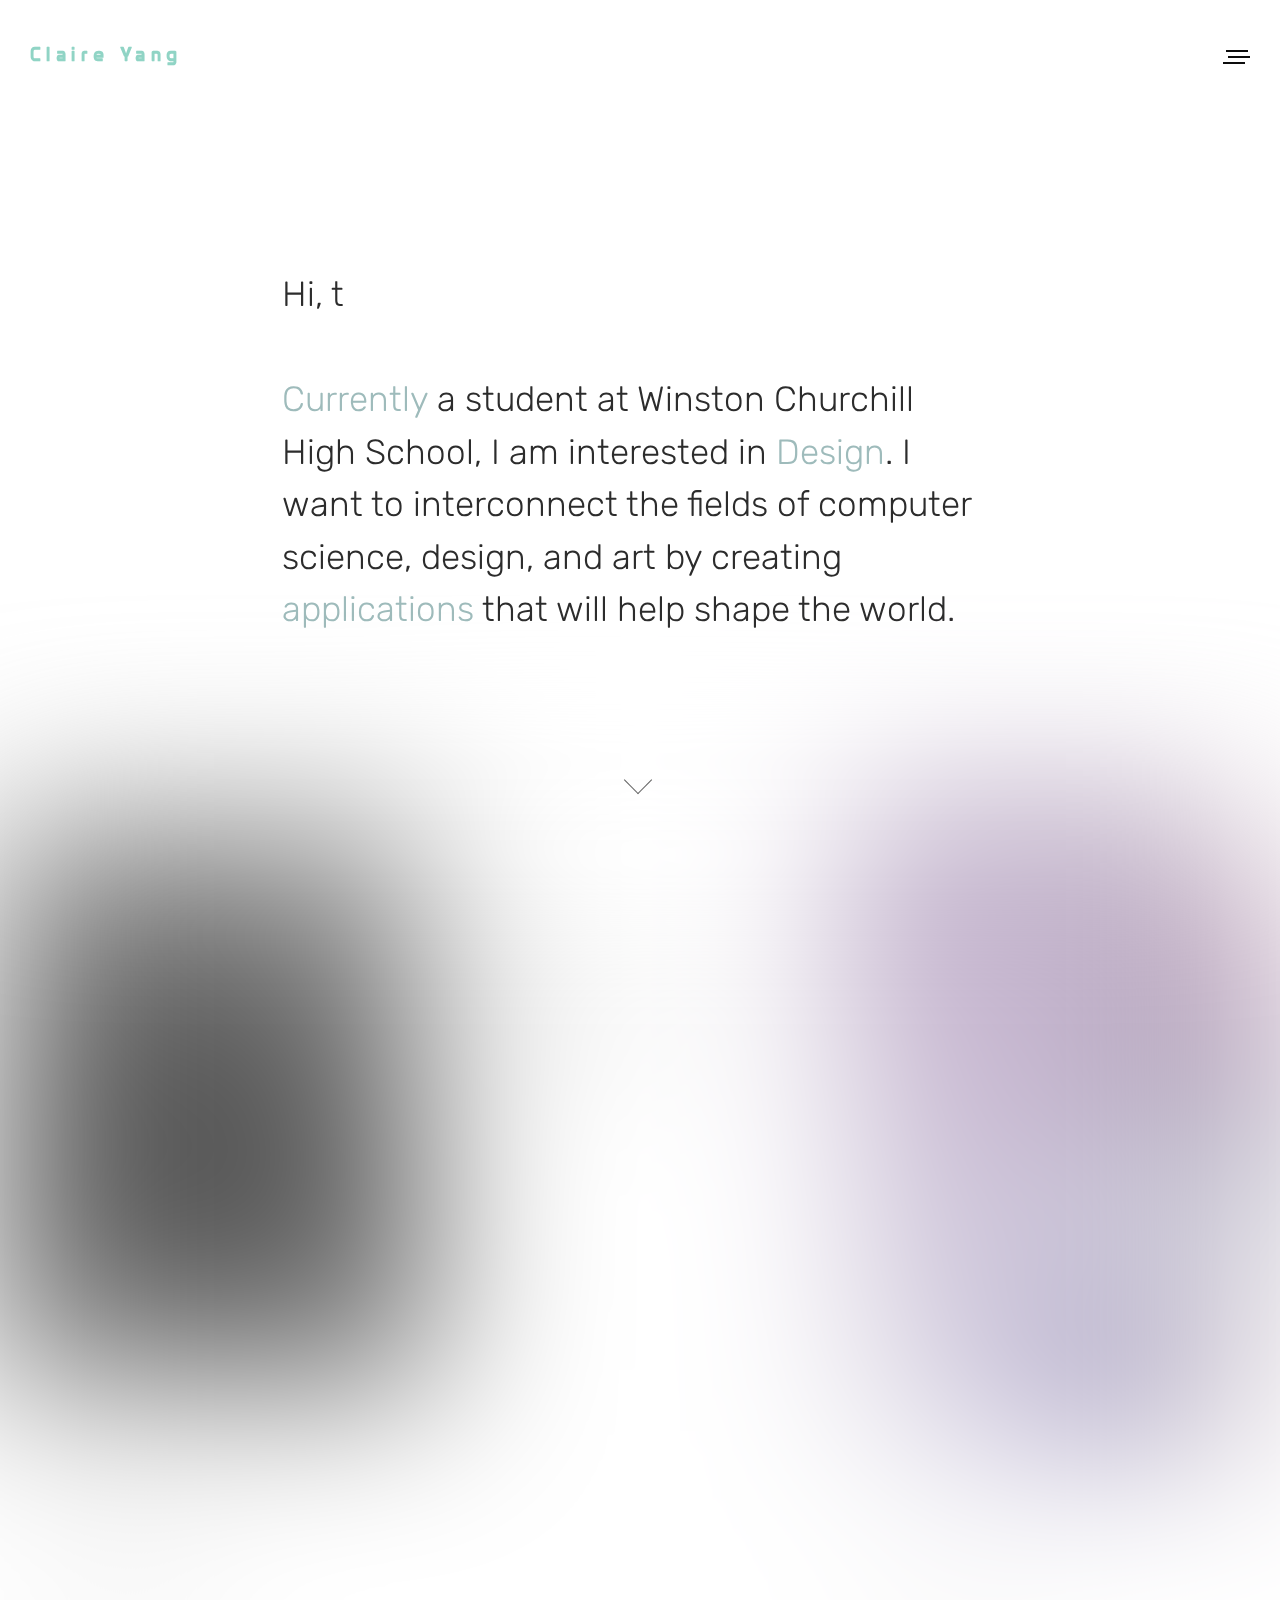
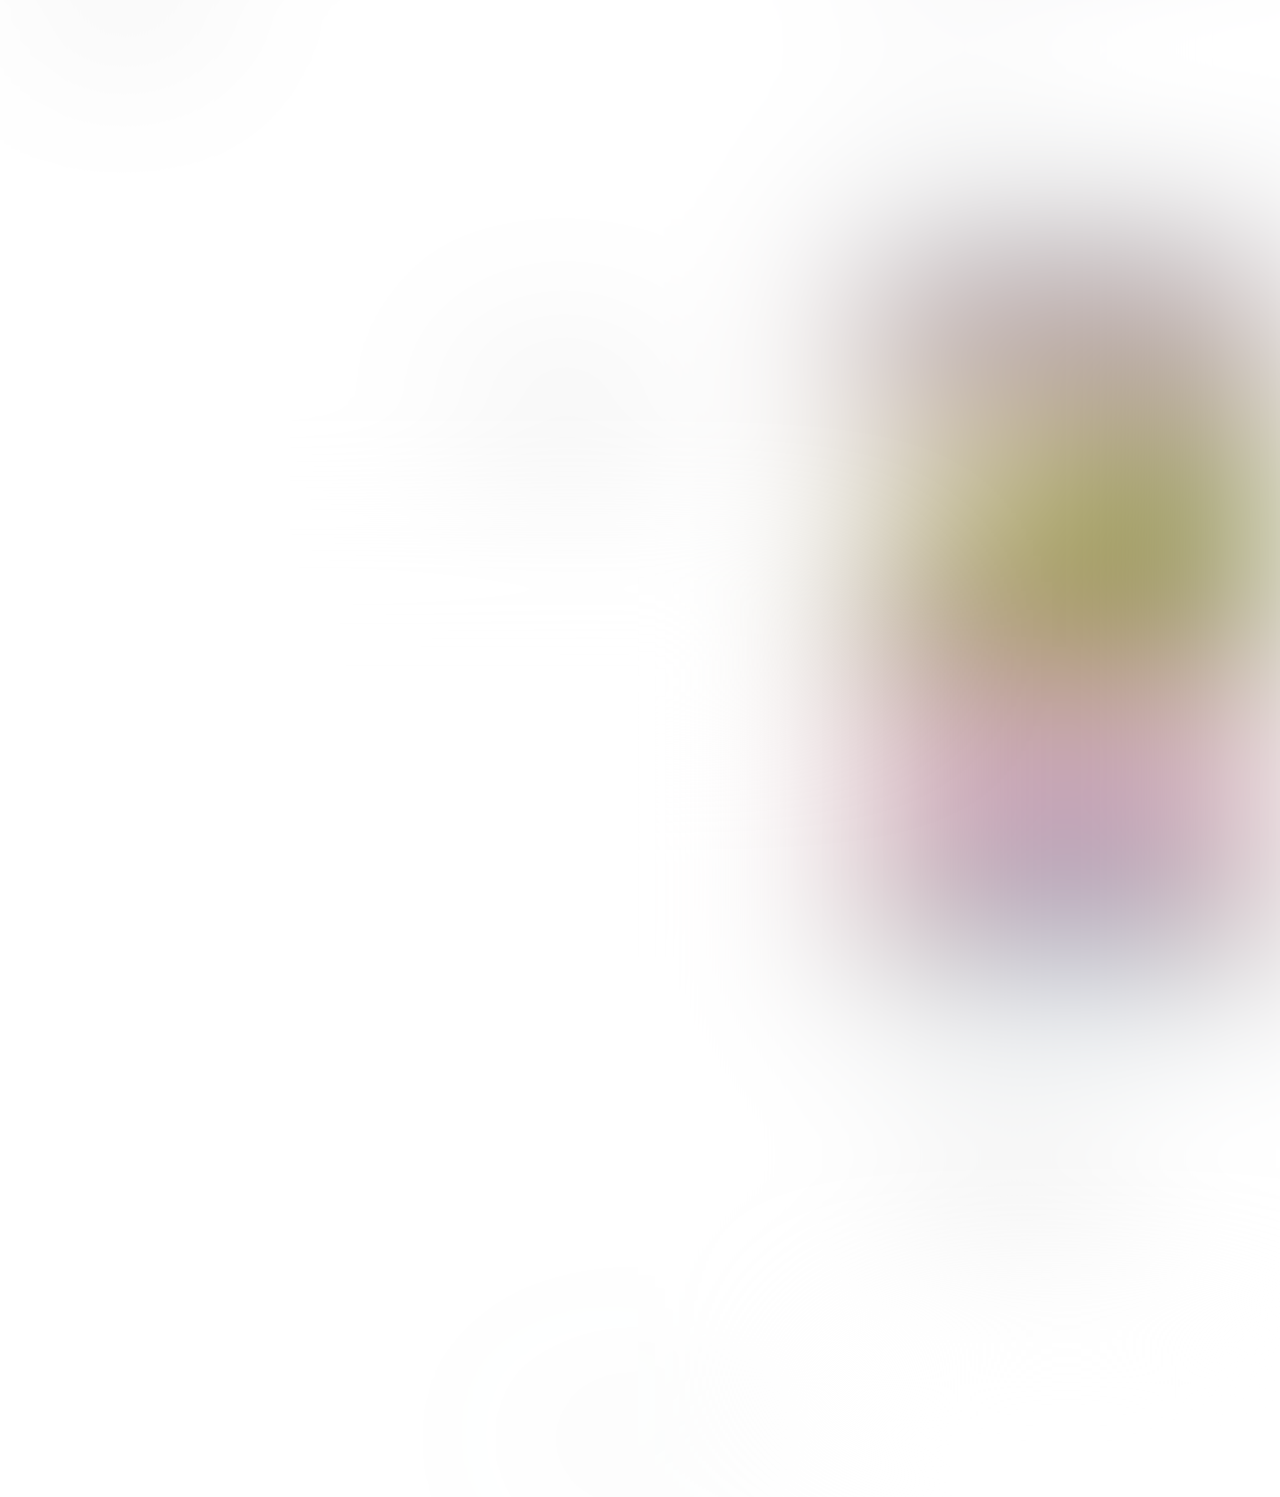
==== commit 914f024c: "Update index.html" ====
--- a/index.html
+++ b/index.html
@@ -1,5 +1,4 @@
  <!DOCTYPE html>
- <!--Built/frankensteined with much thanks to StackOverflow, Jon Duckett's book "HTML&CSS design and build websites", Leventa Usta, and w3schools, format inspiration from MIT Media Lab grid structure, as well as a type effect js library from mattboldst, a code pen from Naoya for the animated scroll, and expert consulting from Remi Davison http://www.remydavison.com/web for type transformation. Other libraries are cited on their corresponding pages-->
  <html lang="en" class="no-js">
  <head>
  <meta http-equiv="Content-Type" content="text/html; charset=utf-8" >
@@ -213,7 +212,6 @@
 
     <script>
          $(document).ready(function(){
-             // Typed.js | Copyright (c) 2016 Matt Boldt | www.mattboldt.com
              Typed.new('.hoverIntro', {
                  strings: ["Hi, this is Claire! Welcome to my portfolio!"],
                  typeSpeed:95,
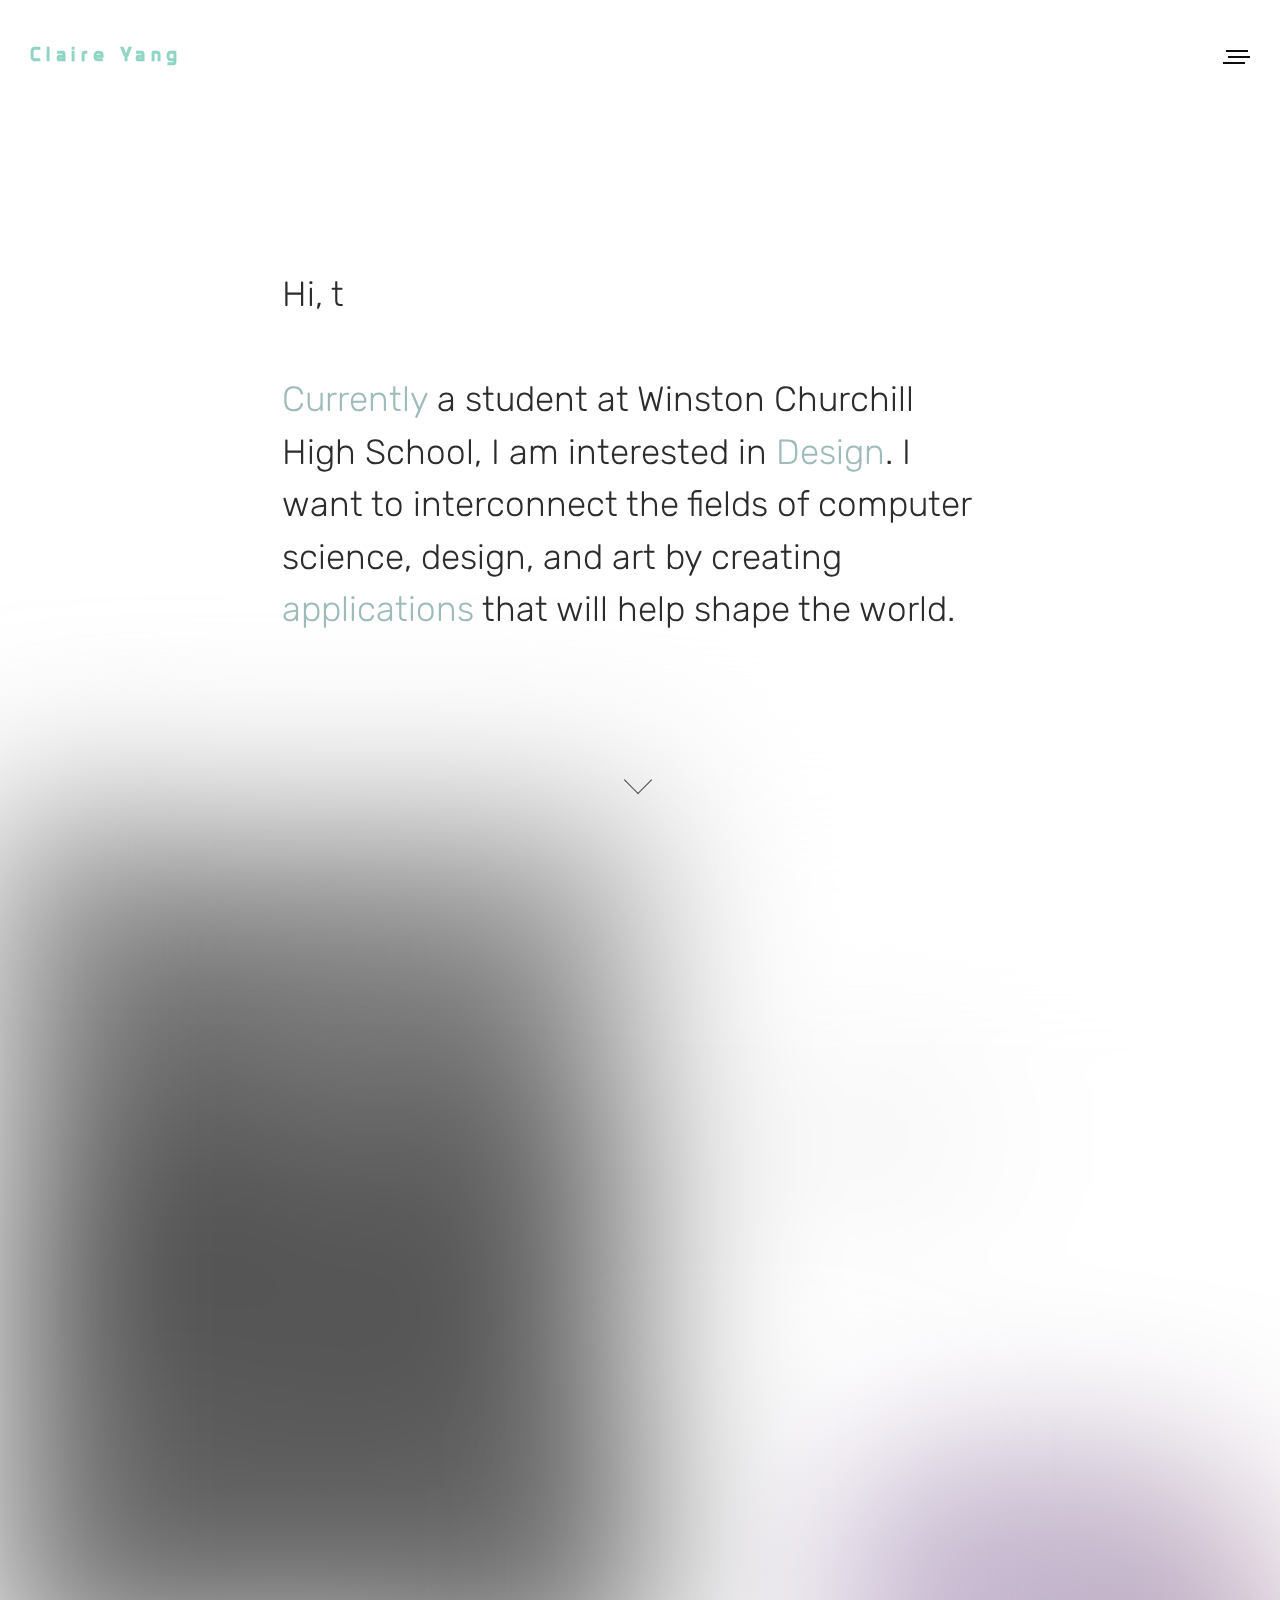
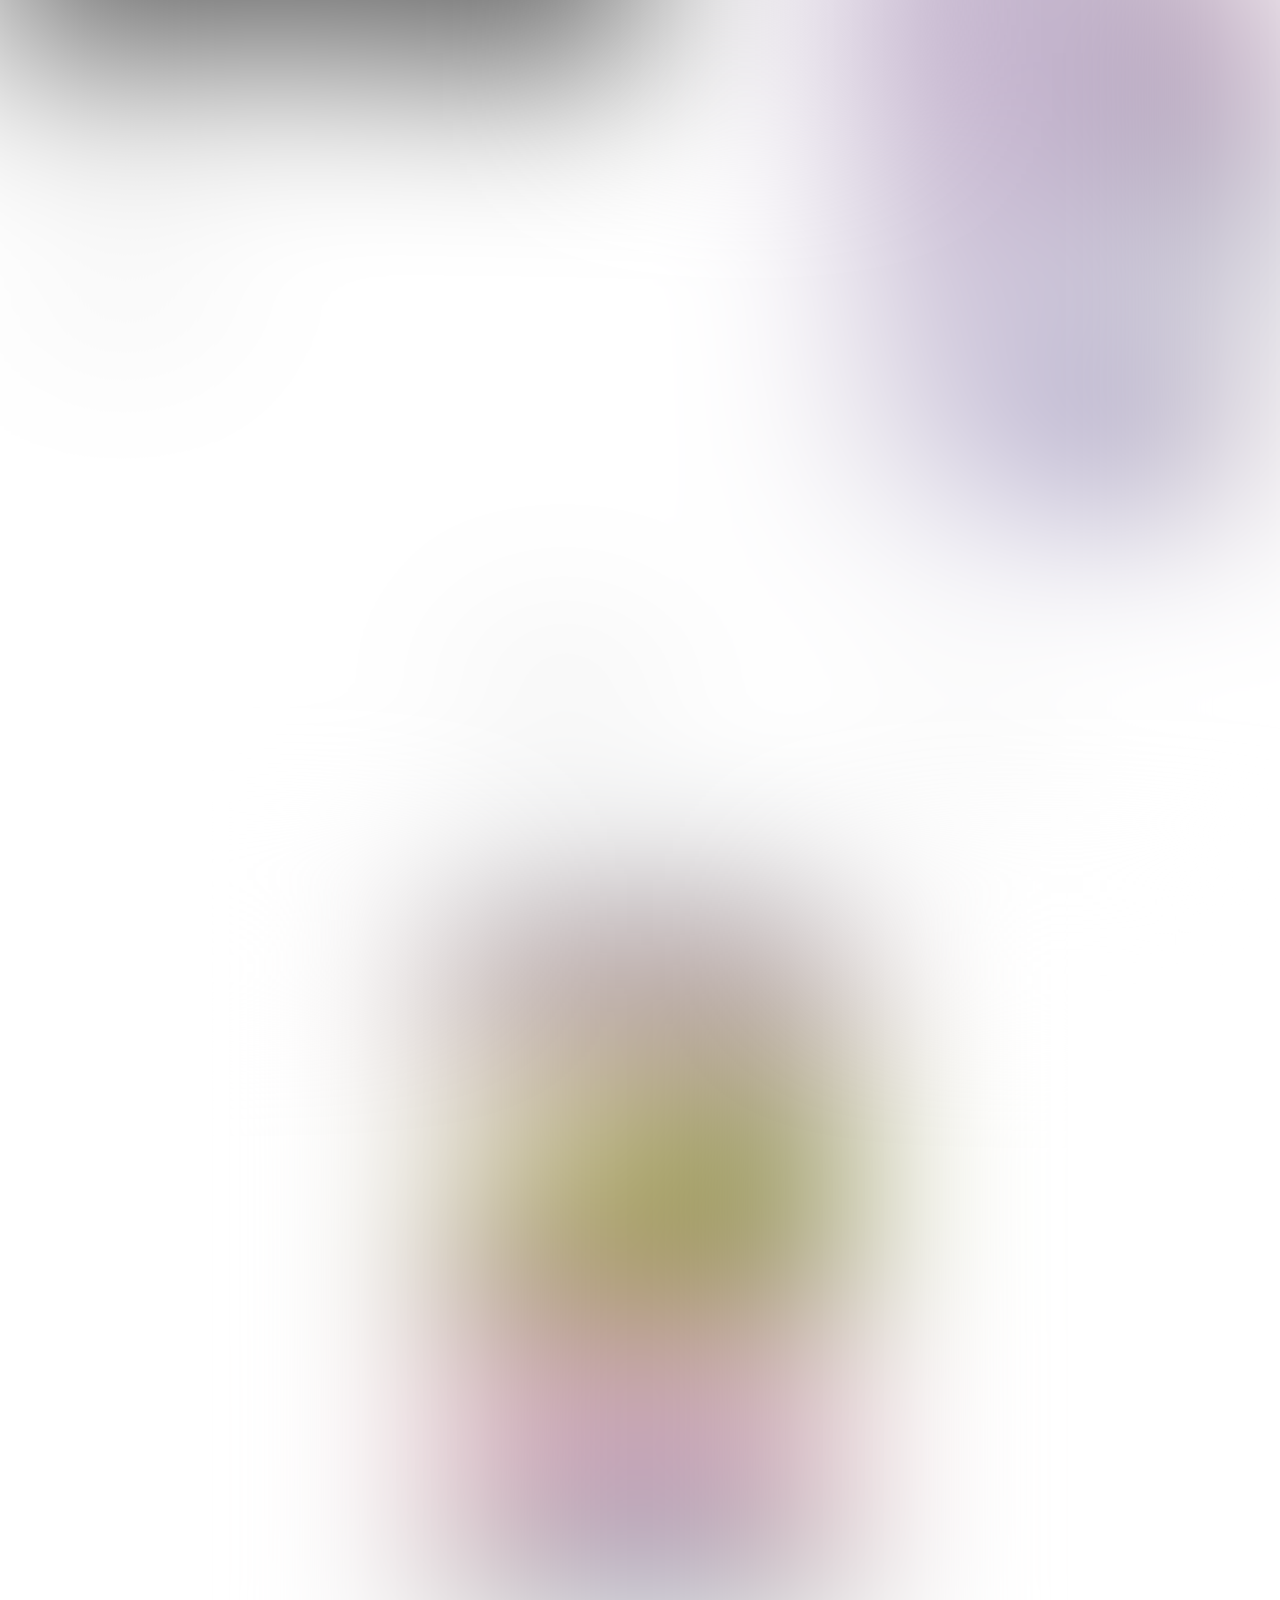
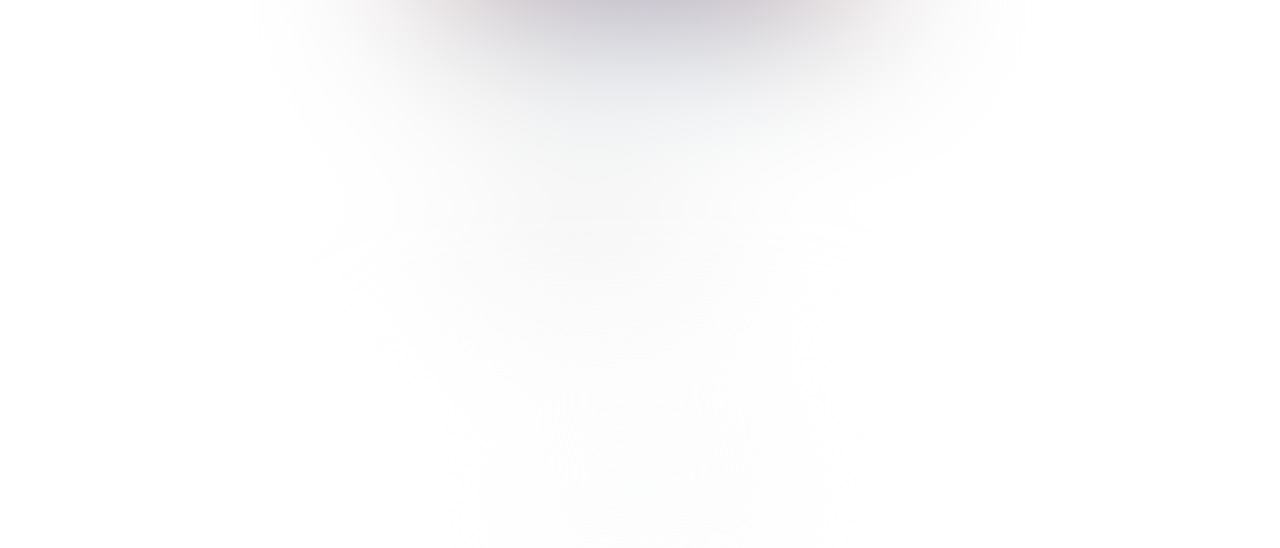
==== commit d1257042: "Update index.html" ====
--- a/index.html
+++ b/index.html
@@ -64,8 +64,7 @@
          <section class="site-content" id ="showcase" style="filter:blur(90px)">
              <div class="projects-feed cf">
 
-                 <article class="project cf">
- <!--                     <a href="https://emotoai.com" target="blank"> -->
+//f
                      <a href="pages/portfolio1/index.html">
                          <div class="thumb">
                              <div data-picture data-alt="">
@@ -220,7 +219,6 @@
                  contentType: 'html', // or text
                  loopCount: 1,
              });
-             //this is specific to just the intro page so i leave it here
          });
      </script>
 
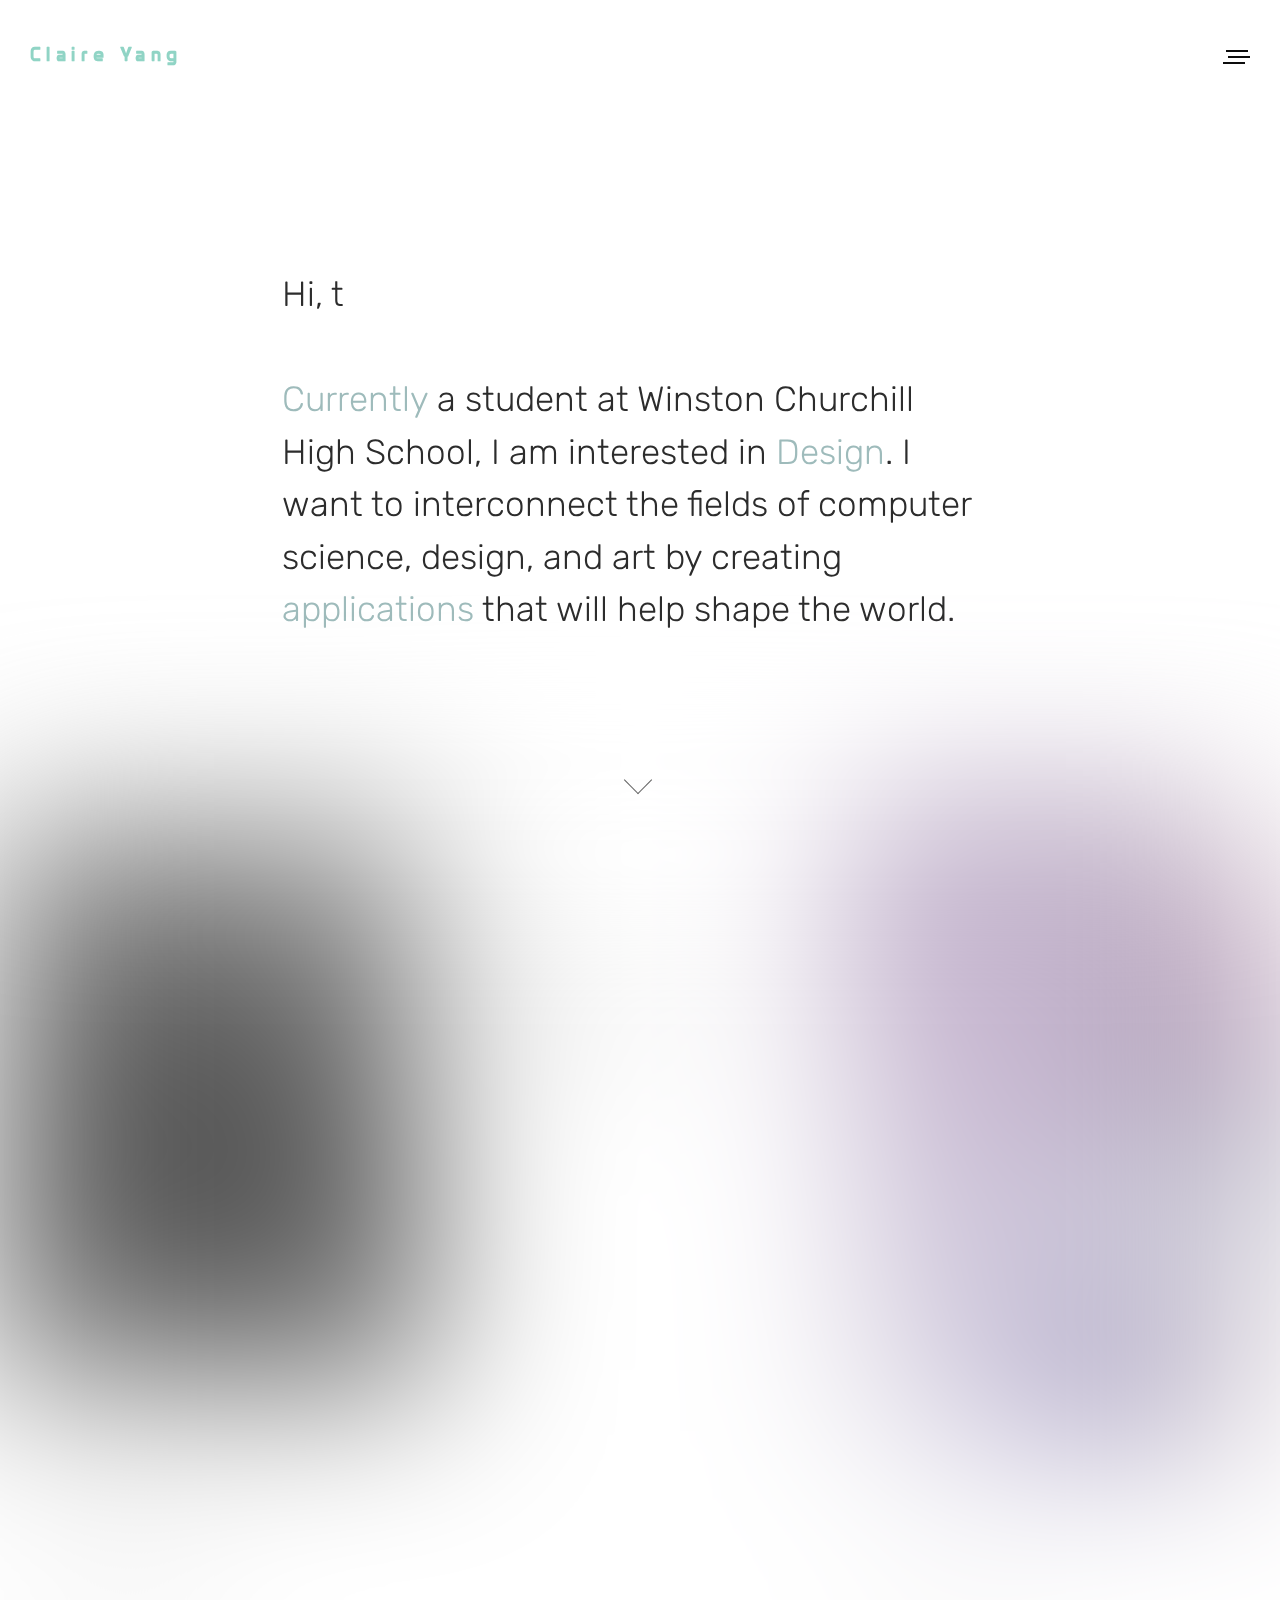
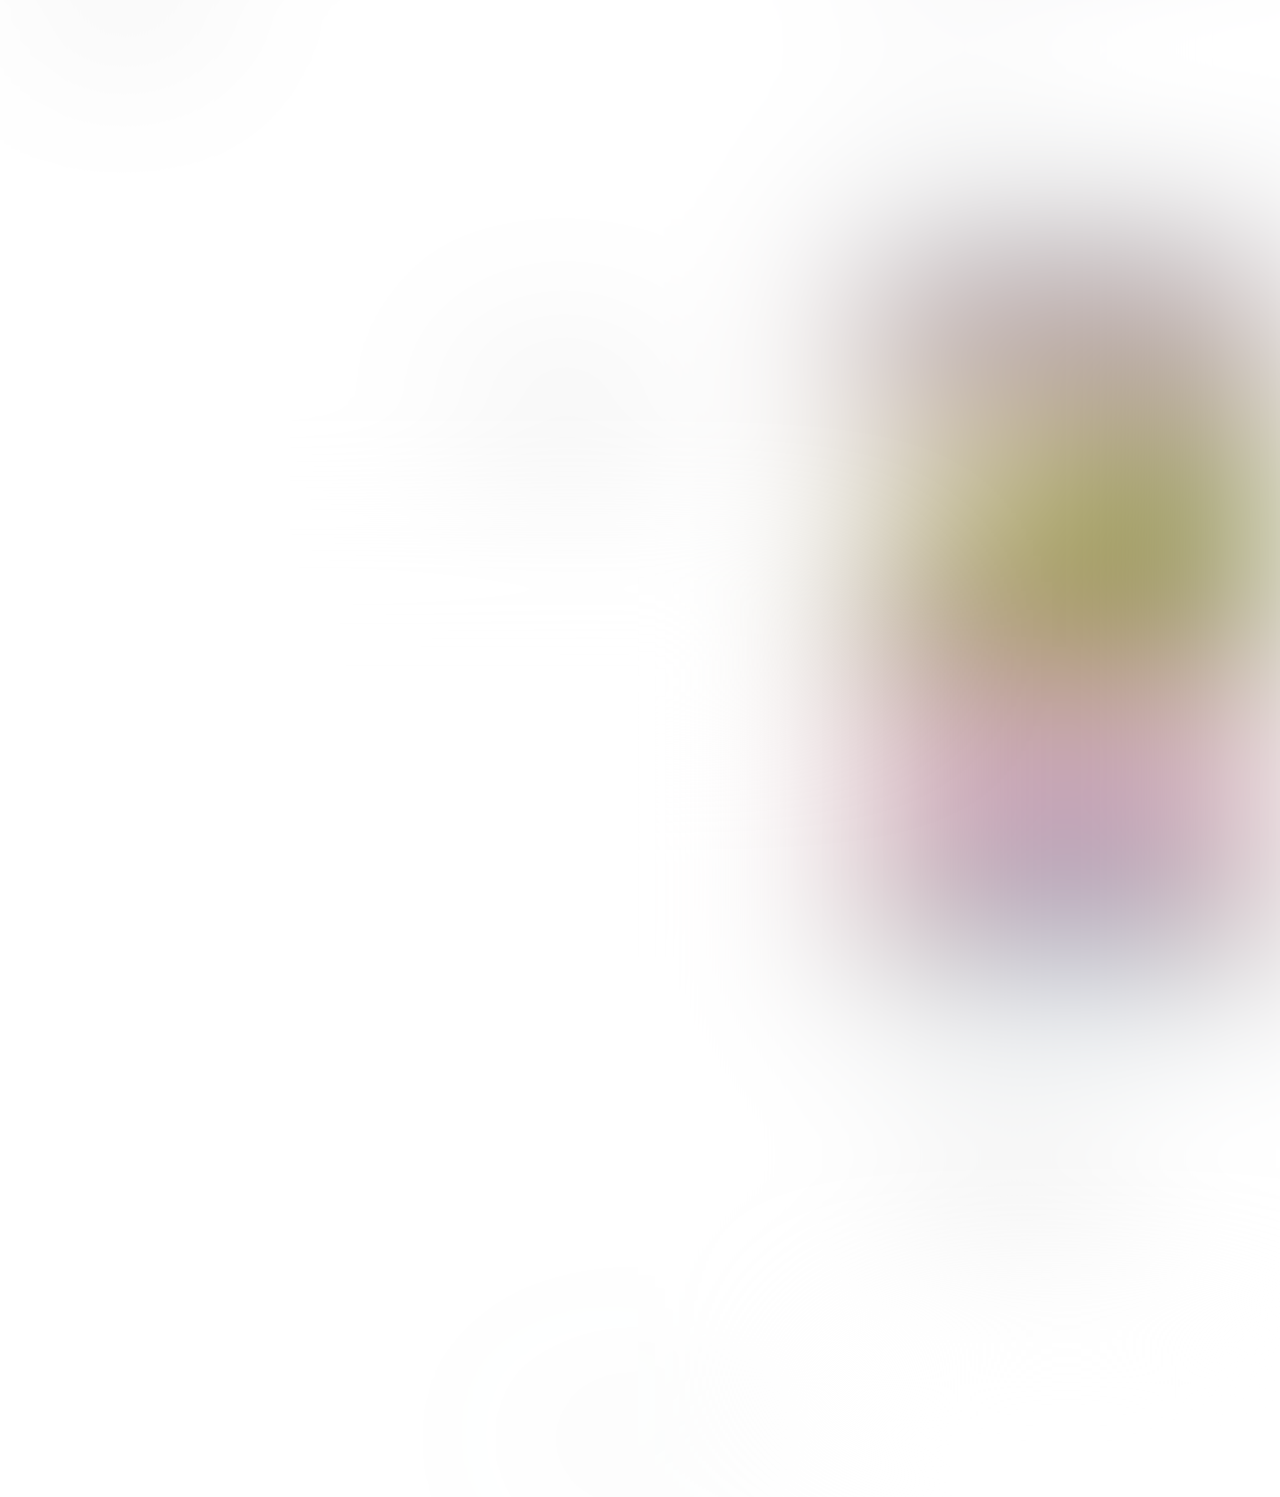
==== commit c4be01e9: "Update index.html" ====
--- a/index.html
+++ b/index.html
@@ -64,7 +64,7 @@
          <section class="site-content" id ="showcase" style="filter:blur(90px)">
              <div class="projects-feed cf">
 
-//f
+                 <article class="project cf">
                      <a href="pages/portfolio1/index.html">
                          <div class="thumb">
                              <div data-picture data-alt="">
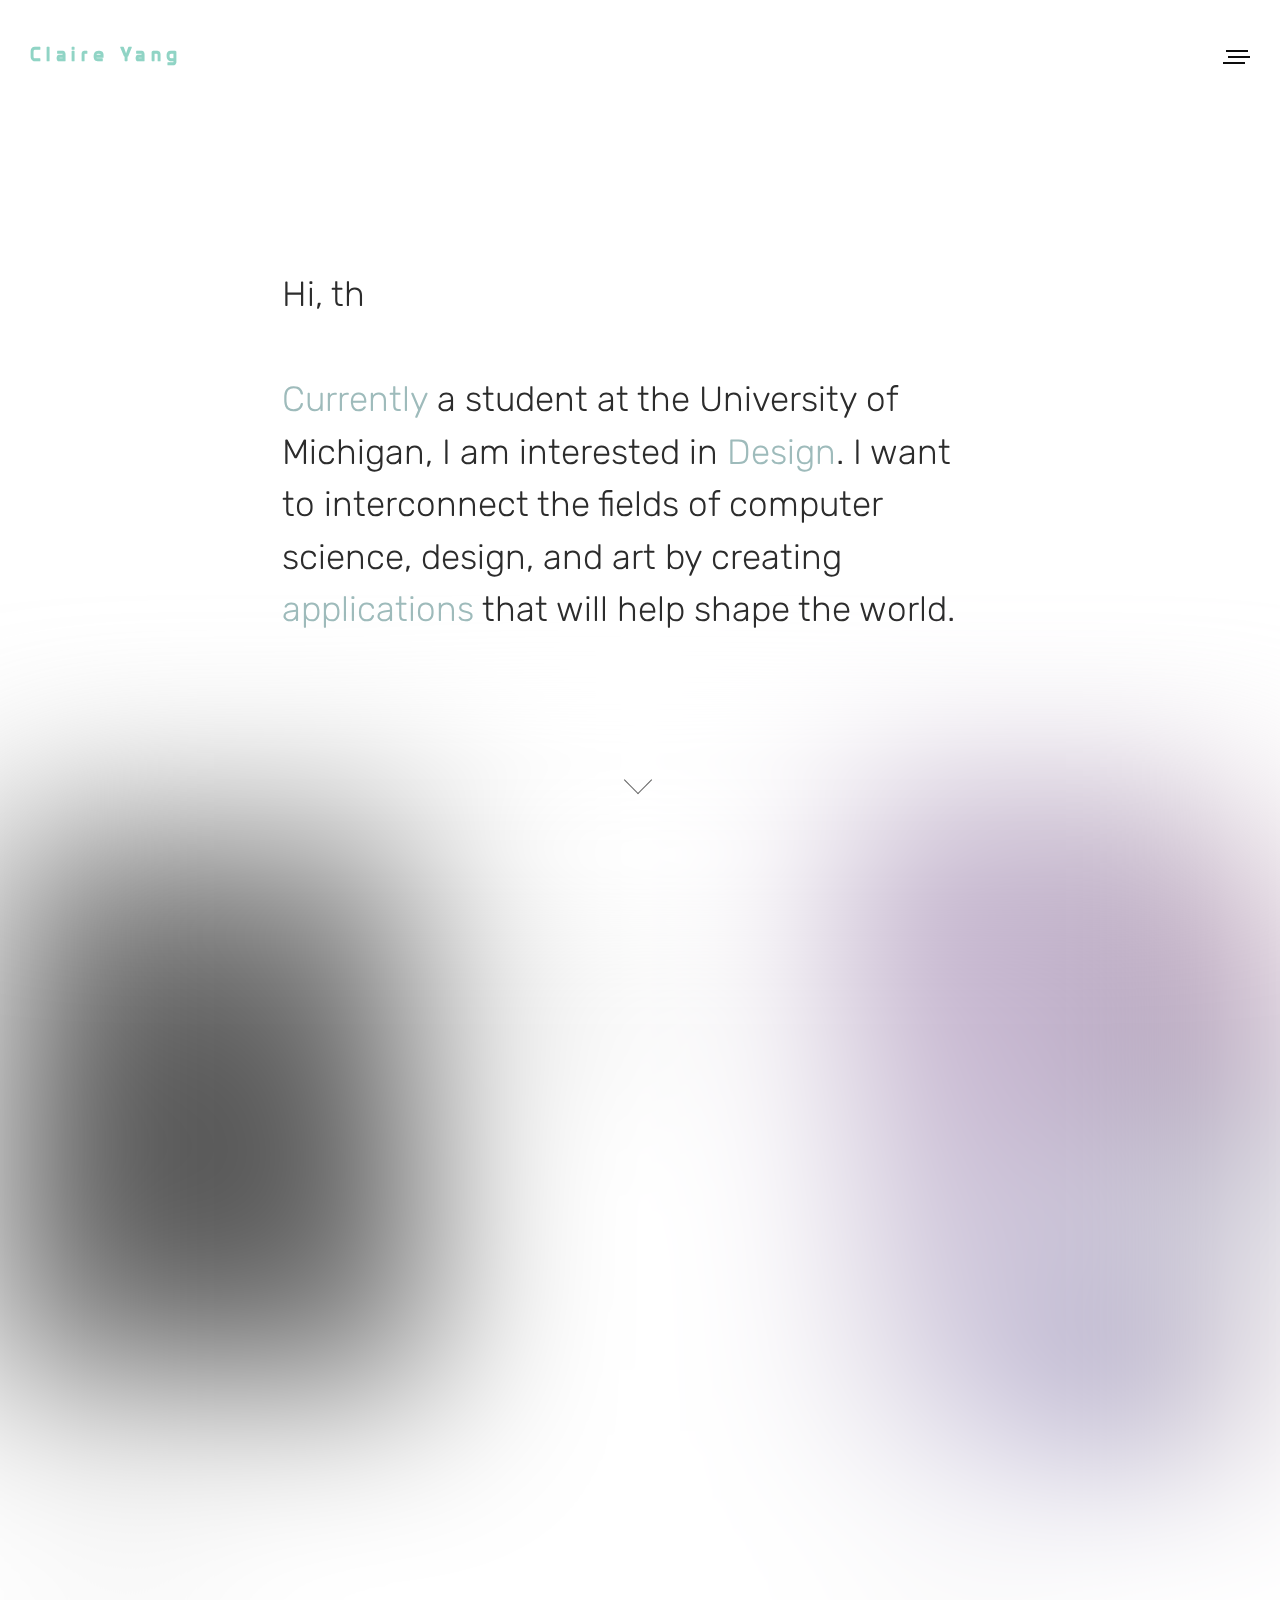
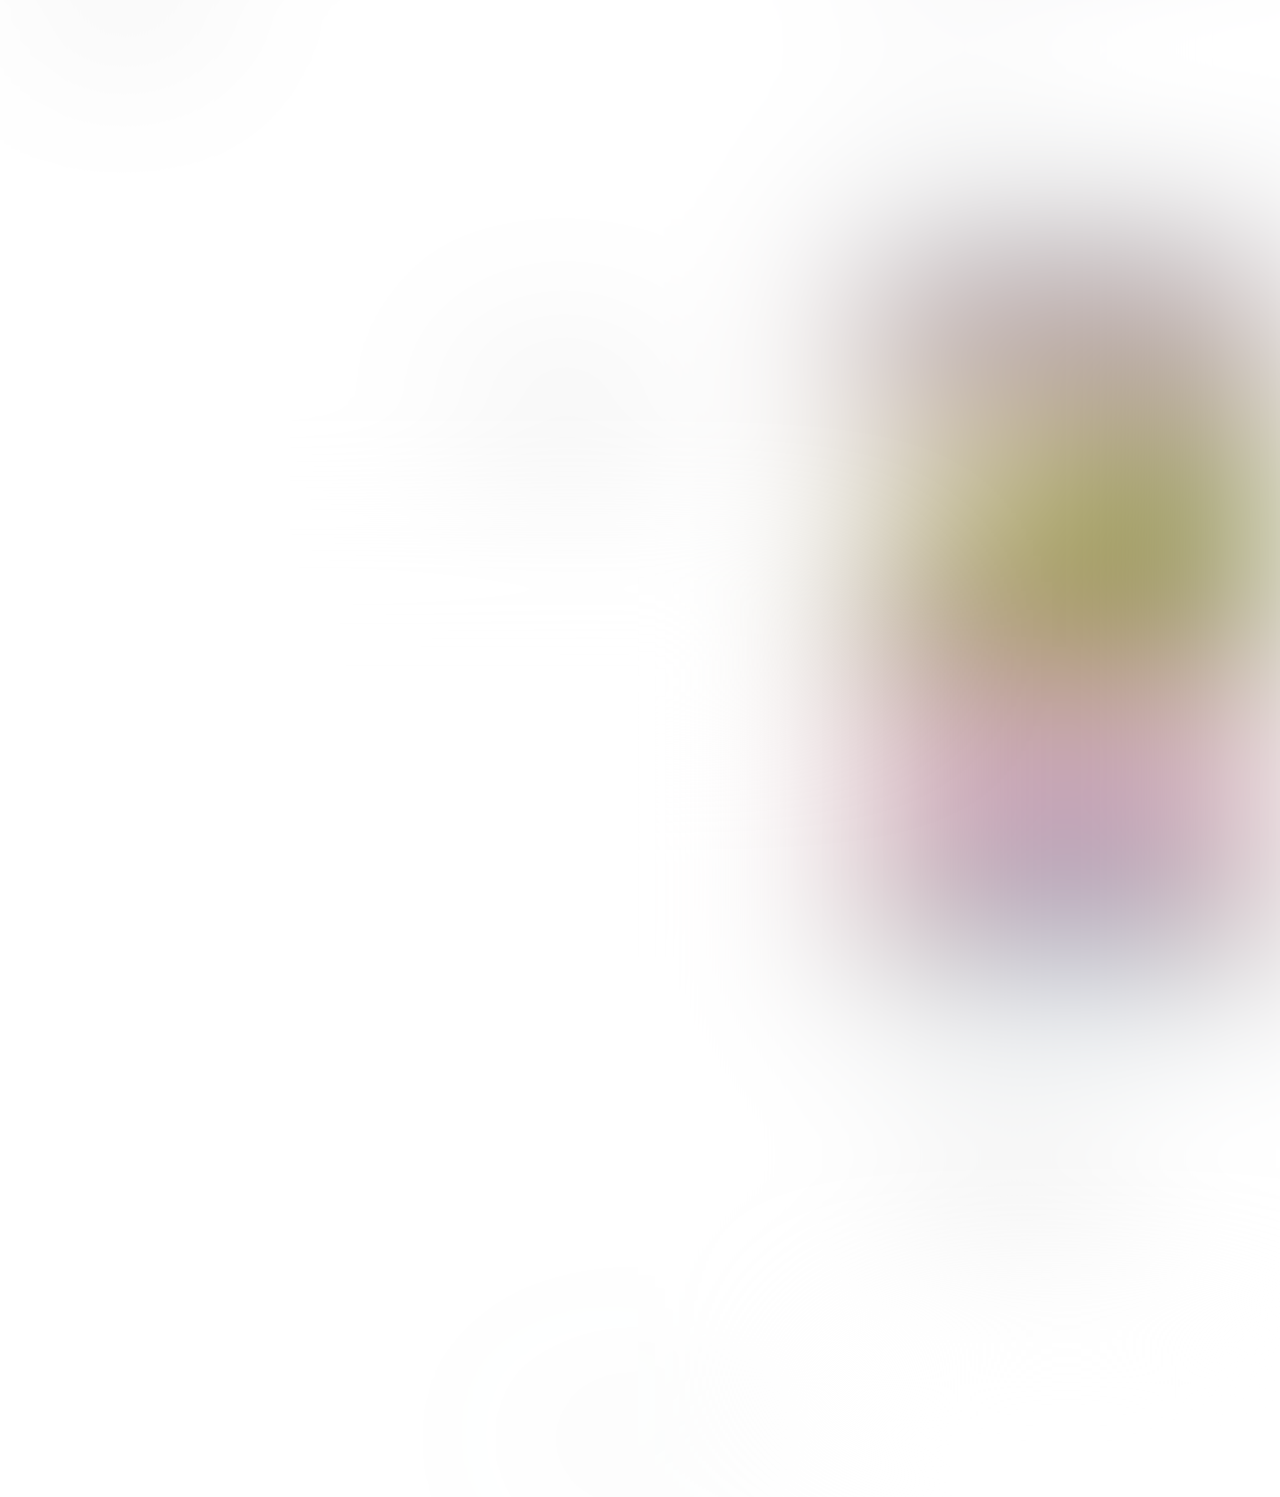
==== commit 6a49fc2d: "Update index.html" ====
--- a/index.html
+++ b/index.html
@@ -53,7 +53,7 @@
              <div class=“cf"></div>
              	
              	<div class="site-tagline">
-                 	<p><span class="hoverIntro">Hello, I'm Claire Yang.</span></br> </br><a href="#" class ="hoverWord" data-words="Currently|2016-2020">Currently</a> a student at Winston Churchill High School, I am interested in <a href=“#" class="hoverWord" data-words = "Design|Communications">Design</a>. I want to interconnect the fields of computer science, design, and art by creating <a href="#" class="hoverWord" data-words = "applications|software">applications</a> that will help shape the world.</p>
+                 	<p><span class="hoverIntro">Hello, I'm Claire Yang.</span></br> </br><a href="#" class ="hoverWord" data-words="Currently|2020-2024">Currently</a> a student at the University of Michigan, I am interested in <a href=“#" class="hoverWord" data-words = "Design|Communications">Design</a>. I want to interconnect the fields of computer science, design, and art by creating <a href="#" class="hoverWord" data-words = "applications|software">applications</a> that will help shape the world.</p>
 
              	</div>
                  <section id="scrollArrow" class="demo"><!--codepen from Naoya-->
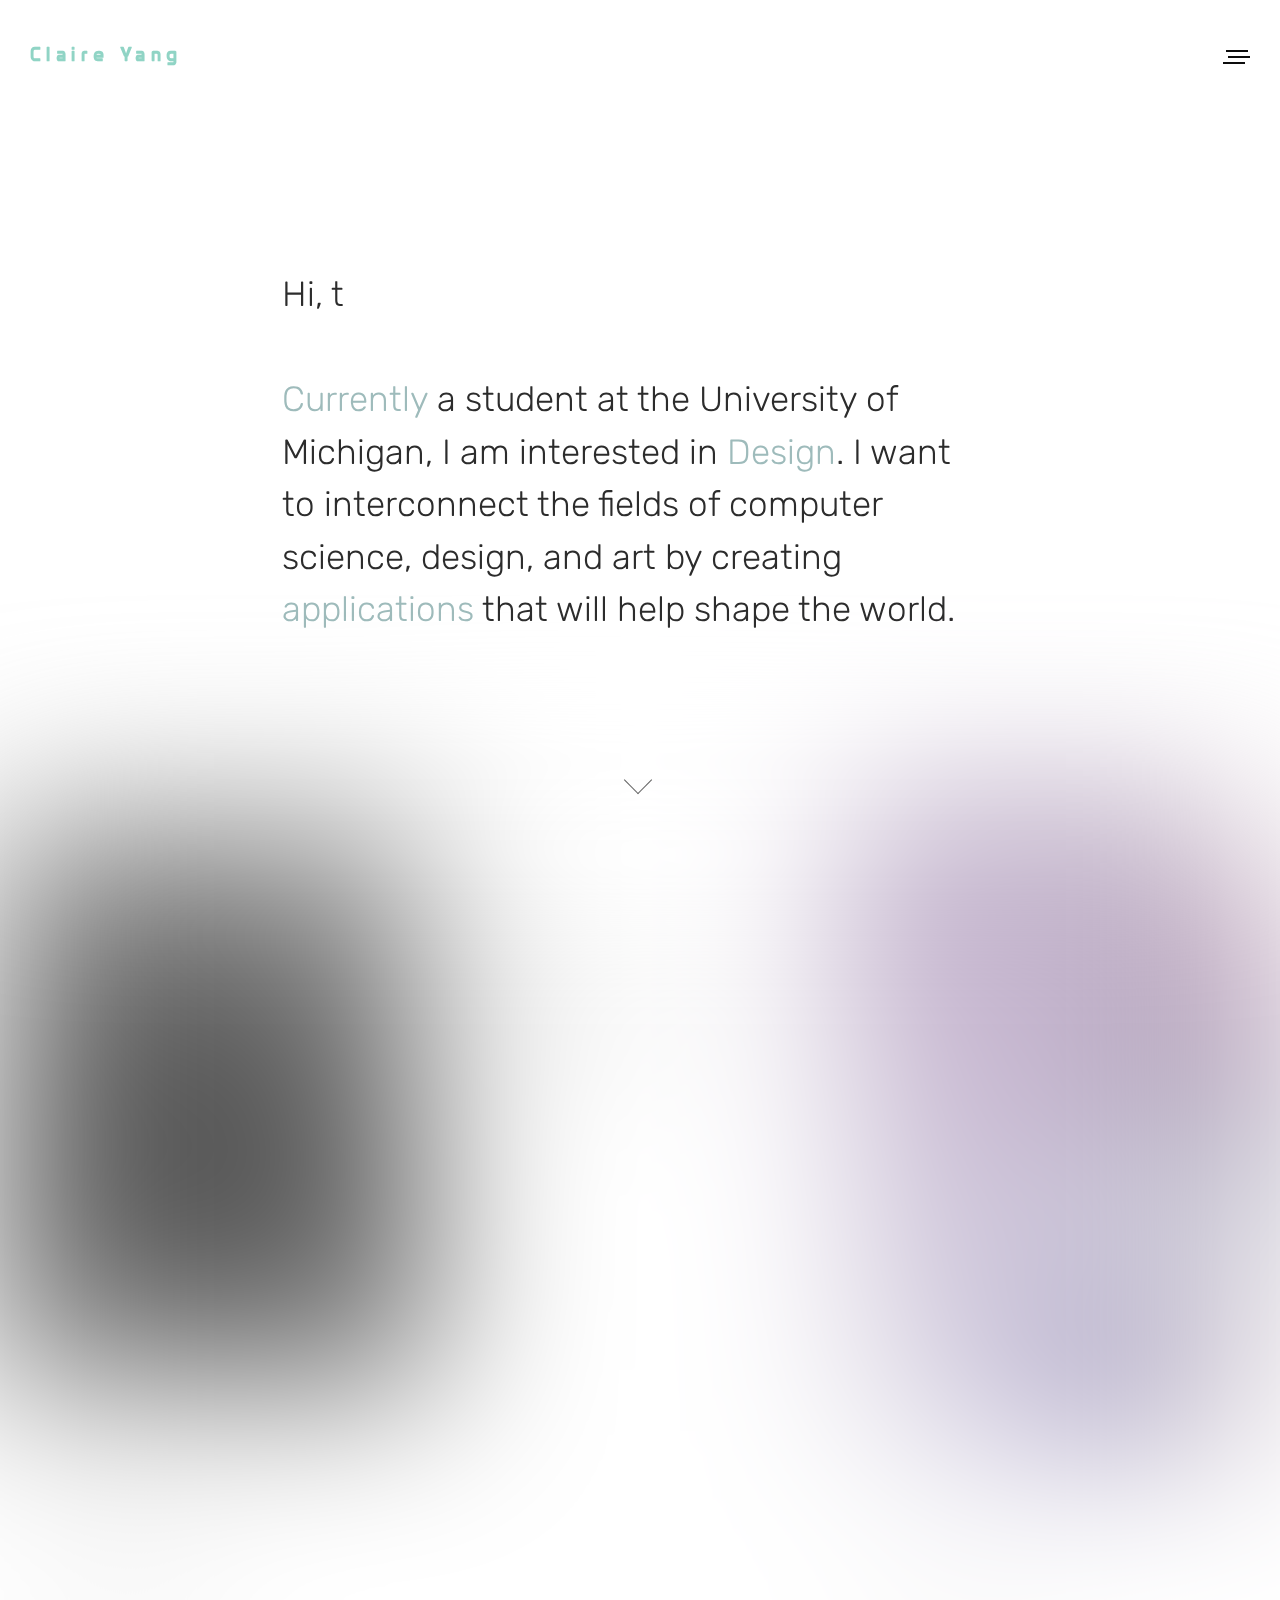
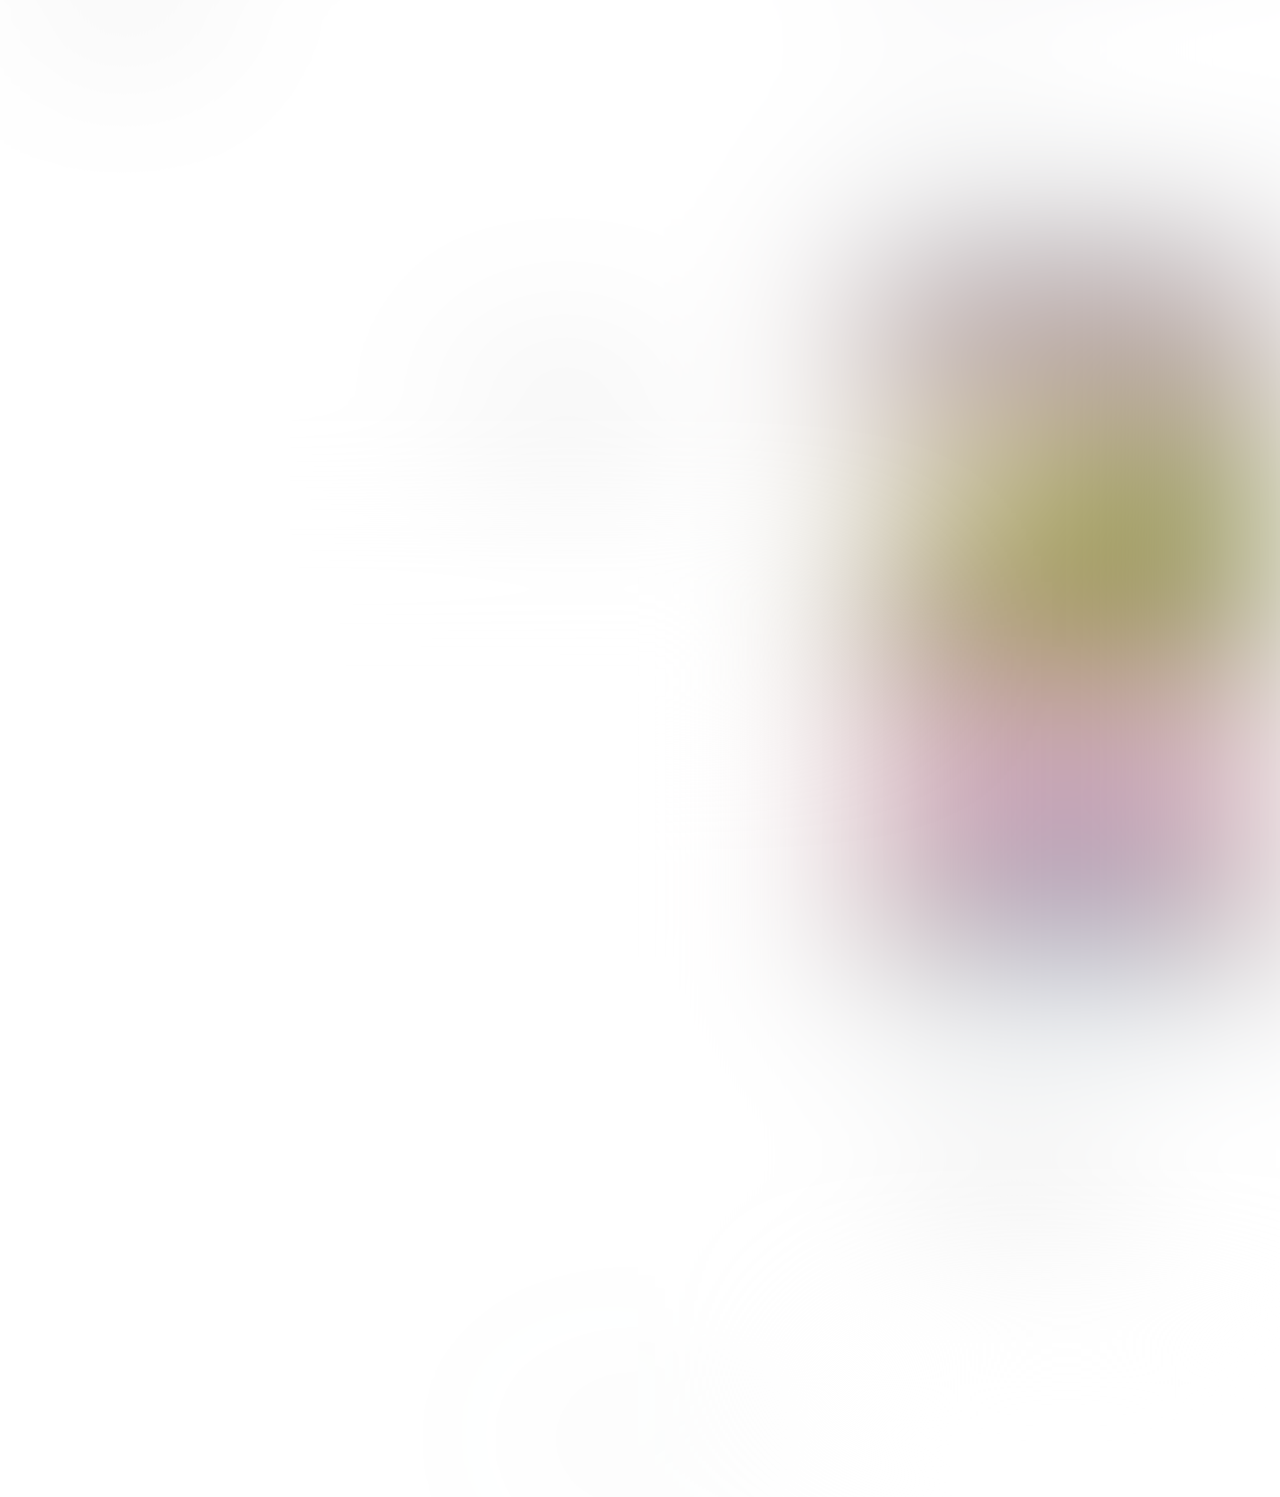
==== commit 47271e2f: "Update index.html" ====
--- a/index.html
+++ b/index.html
@@ -34,15 +34,15 @@
 
  	            <div id="menu" class="right-float clearfix">
  	                <a href="#" class="open-nav"><span class="hamburger"></span></a>
-
- 	            	<nav id="main-nav">
+               <nav id="main-nav">
  						<ul>
  							<li class="current-menu-item"><a href="#showcase">Portfolio</a>
  	                        	<ul class="submenu">
  	                            	        <li><p style="text-align:left; color:white; font-family: 'quicksand', Arial, sans-serif;font-size: 0.8em;">Artwork+Design+Computation</p></li>
- 							                            </ul>							<li><a href="Resume.pdf" target="_blank">Resume</a></li>
+ 							                            </ul>							<li><a href="YangResume.pdf" target="_blank">Resume</a></li>
  	             	                    </ul>
  	            	</nav>
+ 	            
  	            </div>
 
  			</div> <!-- END .header-inner -->
